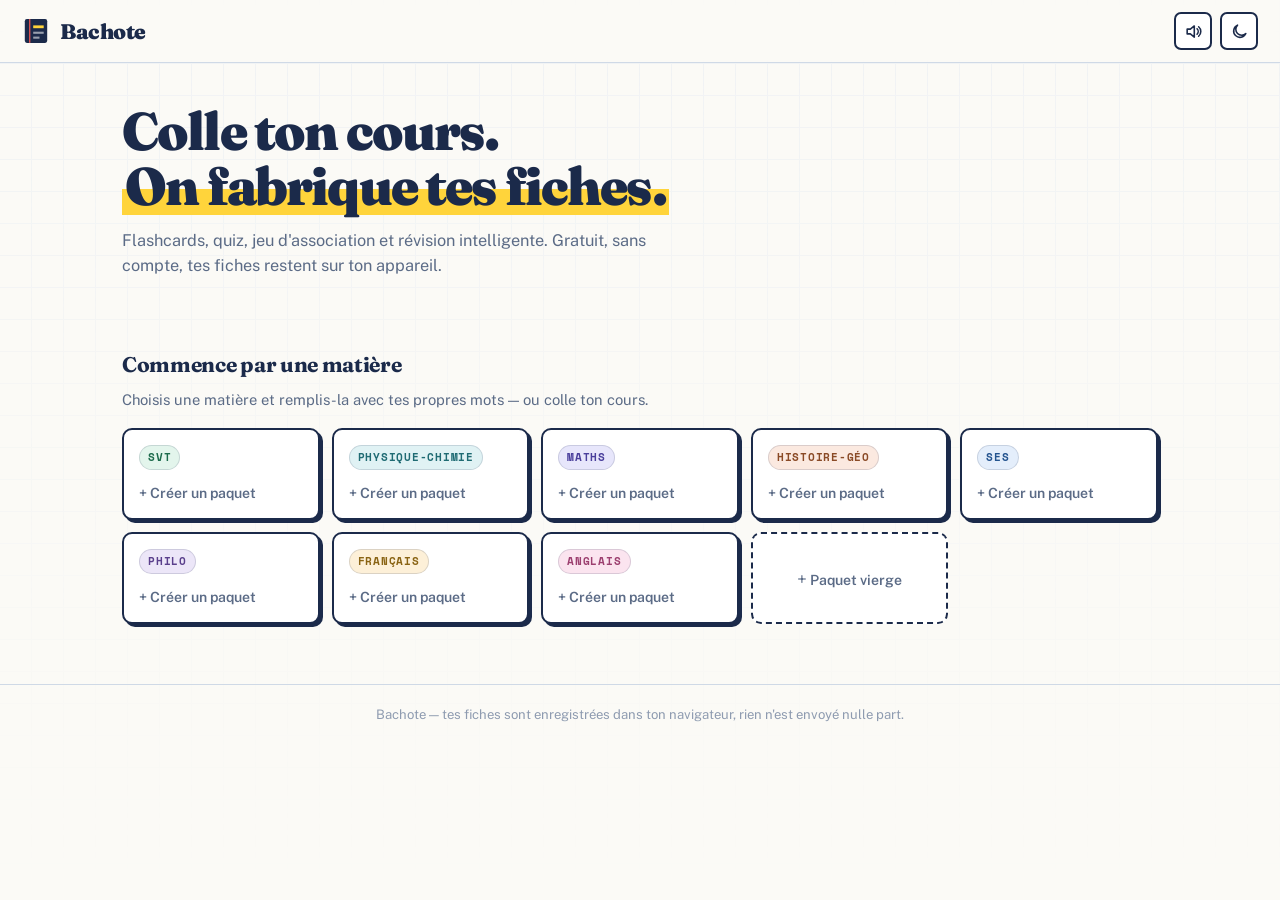
==== bachote/index.html @ 982b9ab1 "fix(bachote): suppression et partage marchent dans la page publiée Vrai bug : window.confirm() et wi" ====
<!DOCTYPE html>
<html lang="fr">
<head>
<meta charset="utf-8">
<meta name="viewport" content="width=device-width, initial-scale=1, viewport-fit=cover">
<title>Bachote — apprends tes définitions</title>
<meta name="description" content="Colle ton cours, Bachote fabrique tes fiches. Flashcards, quiz, jeu d'association et révision intelligente. Gratuit, sans compte.">
<meta name="theme-color" content="#1b2a4a">
<meta property="og:title" content="Bachote — apprends tes définitions">
<meta property="og:description" content="Colle ton cours, Bachote fabrique tes fiches. Flashcards, quiz et révision intelligente. Gratuit, sans compte.">
<meta property="og:type" content="website">
<link rel="icon" href="data:image/svg+xml,<svg xmlns='http://www.w3.org/2000/svg' viewBox='0 0 100 100'><rect width='100' height='100' rx='18' fill='%231b2a4a'/><rect x='22' y='20' width='56' height='60' rx='5' fill='%23fbfbf7'/><rect x='30' y='20' width='3' height='60' fill='%23d94f4f'/><rect x='40' y='34' width='28' height='5' fill='%23ffd43b'/><rect x='40' y='48' width='28' height='4' fill='%23c9d2e0'/><rect x='40' y='60' width='18' height='4' fill='%23c9d2e0'/></svg>">
<link rel="preconnect" href="https://fonts.googleapis.com">
<link rel="preconnect" href="https://fonts.gstatic.com" crossorigin>
<link href="https://fonts.googleapis.com/css2?family=Fraunces:opsz,wght@9..144,500;9..144,700;9..144,900&family=Public+Sans:wght@400;500;600;700&family=Space+Mono:wght@400;700&display=swap" rel="stylesheet">
<link rel="stylesheet" href="css/style.css">
</head>
<body>

<div class="paper-grid" aria-hidden="true"></div>

<header class="topbar">
  <a class="brand" href="#/" aria-label="Bachote, accueil">
    <span class="brand-mark" aria-hidden="true">
      <svg viewBox="0 0 40 40" width="28" height="28"><rect x="4" y="3" width="32" height="34" rx="3" fill="currentColor"/><rect x="10" y="3" width="2" height="34" fill="#d94f4f"/><rect x="16" y="12" width="15" height="4" fill="#ffd43b"/><rect x="16" y="21" width="15" height="3" fill="#fff" opacity=".55"/><rect x="16" y="28" width="9" height="3" fill="#fff" opacity=".55"/></svg>
    </span>
    <span class="brand-text">Bachote</span>
  </a>
  <div class="topbar-actions">
    <button class="icon-btn" id="soundBtn" type="button" aria-pressed="true" title="Activer / couper les sons"><span class="i-ic" id="soundIcon"></span></button>
    <button class="icon-btn" id="themeBtn" type="button" title="Thème clair / sombre"><span class="i-ic" id="themeIcon"></span></button>
  </div>
</header>

<main id="app">

  <!-- ══════════ ACCUEIL ══════════ -->
  <section class="screen" id="screen-home">
    <div class="wrap">

      <div class="hero">
        <h1 class="hero-title">Colle ton cours.<br><mark class="hl">On fabrique tes fiches.</mark></h1>
        <p class="hero-sub">Flashcards, quiz, jeu d'association et révision intelligente. Gratuit, sans compte, tes fiches restent sur ton appareil.</p>
      </div>

      <div class="due-card" id="dueCard" hidden>
        <div class="due-left">
          <span class="due-num" id="dueNum">0</span>
          <span class="due-label" id="dueLabel">carte à réviser</span>
        </div>
        <div class="due-right">
          <p class="due-hint">La révision intelligente te montre en priorité ce que tu es sur le point d'oublier.</p>
          <button class="btn btn-primary" id="dueStart" type="button">Lancer la révision</button>
        </div>
      </div>

      <div class="stats-strip" id="statsStrip"></div>

      <div class="sec-head" id="decksHead" hidden>
        <h2 class="sec-title">Tes paquets</h2>
        <button class="btn btn-ghost btn-sm" id="newDeckBtn" type="button">+ Nouveau paquet</button>
      </div>

      <div class="deck-grid" id="deckGrid"></div>

      <div class="sec-head">
        <h2 class="sec-title" id="subjectHead">Commence par une matière</h2>
      </div>
      <p class="sec-note" id="subjectNote">Choisis une matière et remplis-la avec tes propres mots — ou colle ton cours.</p>
      <div class="subject-grid" id="subjectGrid"></div>

    </div>
  </section>

  <!-- ══════════ PAQUET ══════════ -->
  <section class="screen" id="screen-deck" hidden>
    <div class="wrap">
      <button class="back-link" type="button" data-nav="#/">← Tous les paquets</button>

      <div class="deck-head">
        <div class="deck-head-main">
          <span class="tag" id="deckTag">Matière</span>
          <h1 class="deck-title" id="deckTitle">Paquet</h1>
          <p class="deck-meta" id="deckMeta">0 carte</p>
        </div>
        <div class="deck-head-actions">
          <button class="btn btn-ghost btn-sm" id="editDeckBtn" type="button">Modifier</button>
          <button class="btn btn-ghost btn-sm" id="shareDeckBtn" type="button">Partager</button>
          <button class="btn btn-ghost btn-sm btn-danger" id="delDeckBtn" type="button">Supprimer</button>
        </div>
      </div>

      <div class="progress-block">
        <div class="progress-bar"><span id="deckProgFill"></span></div>
        <p class="progress-legend" id="deckProgLegend"></p>
      </div>

      <h2 class="sec-title sec-title-tight">Comment veux-tu travailler ?</h2>
      <div class="mode-grid" id="modeGrid">
        <button class="mode-card mode-review" data-mode="review" type="button">
          <span class="mode-emoji"><svg class="i-mode" viewBox="0 0 24 24" aria-hidden="true"><path d="M20 12a8 8 0 1 1-2.3-5.6"/><path d="M20 4v4h-4"/><circle cx="12" cy="12" r="2.4" fill="currentColor" stroke="none"/></svg></span>
          <span class="mode-name">Révision intelligente</span>
          <span class="mode-desc">L'algorithme choisit quoi te montrer et quand. Le plus efficace.</span>
          <span class="mode-badge" id="modeReviewBadge"></span>
        </button>
        <button class="mode-card" data-mode="flash" type="button">
          <span class="mode-emoji"><svg class="i-mode" viewBox="0 0 24 24" aria-hidden="true"><rect x="6" y="7" width="14" height="11" rx="2"/><path d="M4 9v9a2 2 0 0 0 2 2h10"/><path d="M10 12.5h6"/></svg></span>
          <span class="mode-name">Flashcards</span>
          <span class="mode-desc">Tu retournes la carte, tu vérifies. Simple et rapide.</span>
        </button>
        <button class="mode-card" data-mode="match" type="button">
          <span class="mode-emoji"><svg class="i-mode" viewBox="0 0 24 24" aria-hidden="true"><circle cx="7" cy="8" r="2.6"/><circle cx="17" cy="16" r="2.6"/><path d="M9.4 9.3 14.6 14.7"/></svg></span>
          <span class="mode-name">Associer</span>
          <span class="mode-desc">Relie chaque mot à sa définition, le plus vite possible.</span>
        </button>
        <button class="mode-card" data-mode="mcq" type="button">
          <span class="mode-emoji"><svg class="i-mode" viewBox="0 0 24 24" aria-hidden="true"><rect x="4" y="4" width="16" height="16" rx="3"/><path d="M8 9.5h8M8 14.5h5"/><path d="M14.5 15.5l1.6 1.6 2.4-2.8" stroke="var(--green)"/></svg></span>
          <span class="mode-name">QCM</span>
          <span class="mode-desc">Quatre propositions, une bonne réponse.</span>
        </button>
        <button class="mode-card" data-mode="write" type="button">
          <span class="mode-emoji"><svg class="i-mode" viewBox="0 0 24 24" aria-hidden="true"><path d="M15.5 5.5 18.5 8.5"/><path d="M5 19l1-4L16.5 4.5a1.5 1.5 0 0 1 2.1 0l.9.9a1.5 1.5 0 0 1 0 2.1L9 18l-4 1Z"/></svg></span>
          <span class="mode-name">Écrire</span>
          <span class="mode-desc">Retrouve le mot à partir de la définition. Le plus exigeant.</span>
        </button>
      </div>

      <div class="sec-head">
        <h2 class="sec-title">Les cartes</h2>
        <span class="muted-count" id="cardCount"></span>
      </div>
      <ul class="card-list" id="cardList"></ul>
    </div>
  </section>

  <!-- ══════════ ÉDITEUR ══════════ -->
  <section class="screen" id="screen-edit" hidden>
    <div class="wrap wrap-narrow">
      <button class="back-link" type="button" id="editBack">← Annuler</button>
      <h1 class="edit-title" id="editHeading">Nouveau paquet</h1>

      <div class="field">
        <label class="lbl" for="deckNameInput">Nom du paquet</label>
        <input class="inp" id="deckNameInput" type="text" placeholder="ex. SVT — La cellule" maxlength="70" autocomplete="off">
      </div>

      <div class="field">
        <label class="lbl" for="deckSubjectInput">Matière</label>
        <div class="subject-row" id="subjectRow"></div>
        <input type="hidden" id="deckSubjectInput">
      </div>

      <details class="paste-box" id="pasteBox">
        <summary class="paste-summary">
          <span class="paste-title">⚡ Coller mon cours d'un coup</span>
          <span class="paste-hint">La façon la plus rapide de remplir un paquet</span>
        </summary>
        <div class="paste-body">
          <p class="paste-help">Colle tes lignes, une par carte. Bachote détecte tout seul le séparateur entre le mot et sa définition.</p>
          <textarea class="inp inp-area" id="pasteArea" rows="7" placeholder="mitose : division cellulaire qui produit deux cellules identiques&#10;méiose : division qui produit quatre cellules à n chromosomes&#10;chromosome — molécule d'ADN condensée portant les gènes"></textarea>
          <div class="paste-controls">
            <label class="lbl lbl-inline" for="sepSelect">Séparateur</label>
            <select class="inp inp-select" id="sepSelect">
              <option value="auto">Détection automatique</option>
              <option value="tab">Tabulation</option>
              <option value=":">Deux-points :</option>
              <option value="-">Tiret -</option>
              <option value="=">Égal =</option>
            </select>
            <button class="btn btn-primary btn-sm" id="pasteApply" type="button">Créer les cartes</button>
          </div>
          <p class="paste-preview" id="pastePreview"></p>
        </div>
      </details>

      <div class="sec-head">
        <h2 class="sec-title">Cartes</h2>
        <span class="muted-count" id="editCount"></span>
      </div>

      <ul class="edit-list" id="editList"></ul>
      <button class="btn btn-ghost btn-wide" id="addCardBtn" type="button">+ Ajouter une carte</button>

      <div class="edit-actions">
        <button class="btn btn-primary btn-wide" id="saveDeckBtn" type="button">Enregistrer le paquet</button>
      </div>
    </div>
  </section>

  <!-- ══════════ ÉTUDE ══════════ -->
  <section class="screen screen-study" id="screen-study" hidden>
    <div class="study-bar">
      <button class="icon-btn" id="quitStudy" type="button" title="Quitter">✕</button>
      <div class="study-prog"><span id="studyProgFill"></span></div>
      <span class="study-count" id="studyCount">0 / 0</span>
    </div>

    <div class="study-body">
      <!-- Flashcard / révision -->
      <div class="pane" id="pane-flash" hidden>
        <div class="flip" id="flip">
          <div class="flip-in" id="flipIn">
            <div class="flip-face flip-front">
              <span class="face-label">Terme</span>
              <p class="face-text" id="flashFront"></p>
              <span class="face-hint">Appuie sur la carte ou <kbd>Espace</kbd> pour retourner</span>
            </div>
            <div class="flip-face flip-back">
              <span class="face-label">Définition</span>
              <p class="face-text face-text-def" id="flashBack"></p>
            </div>
          </div>
        </div>
        <div class="grade-row" id="gradeRow" hidden>
          <button class="btn-grade g-again" data-q="1" type="button"><b>Encore</b><i>&lt; 1 min</i></button>
          <button class="btn-grade g-hard" data-q="3" type="button"><b>Difficile</b><i id="gHard"></i></button>
          <button class="btn-grade g-good" data-q="4" type="button"><b>Bien</b><i id="gGood"></i></button>
          <button class="btn-grade g-easy" data-q="5" type="button"><b>Facile</b><i id="gEasy"></i></button>
        </div>
        <div class="grade-row grade-row-simple" id="simpleRow" hidden>
          <button class="btn btn-ghost" id="flashPrev" type="button">← Précédent</button>
          <button class="btn btn-primary" id="flashNext" type="button">Suivant →</button>
        </div>
      </div>

      <!-- QCM -->
      <div class="pane" id="pane-mcq" hidden>
        <div class="prompt-card">
          <span class="face-label" id="mcqLabel">Quelle est la définition de</span>
          <p class="prompt-text" id="mcqPrompt"></p>
        </div>
        <div class="opt-grid" id="mcqOpts"></div>
      </div>

      <!-- Écrire -->
      <div class="pane" id="pane-write" hidden>
        <div class="prompt-card">
          <span class="face-label">Quel mot correspond à cette définition ?</span>
          <p class="prompt-text prompt-text-def" id="writePrompt"></p>
        </div>
        <form class="write-form" id="writeForm" autocomplete="off">
          <input class="inp inp-write" id="writeInput" type="text" placeholder="Écris le mot…" autocomplete="off" autocorrect="off" spellcheck="false">
          <button class="btn btn-primary" type="submit" id="writeSubmit">Valider</button>
        </form>
        <div class="write-feedback" id="writeFeedback" hidden></div>
        <button class="btn btn-ghost btn-sm" id="writeSkip" type="button">Je ne sais pas</button>
      </div>

      <!-- Associer -->
      <div class="pane pane-match" id="pane-match" hidden>
        <p class="match-help">Clique un mot, puis sa définition.</p>
        <div class="match-grid" id="matchGrid"></div>
      </div>
    </div>
  </section>

  <!-- ══════════ RÉSULTAT ══════════ -->
  <section class="screen" id="screen-result" hidden>
    <div class="wrap wrap-narrow">
      <div class="result-card">
        <span class="result-emoji" id="resultEmoji">🎉</span>
        <h1 class="result-title" id="resultTitle">Terminé !</h1>
        <p class="result-sub" id="resultSub"></p>
        <div class="result-stats" id="resultStats"></div>
        <div class="result-actions">
          <button class="btn btn-primary" id="againBtn" type="button">Recommencer</button>
          <button class="btn btn-ghost" id="backDeckBtn" type="button">Retour au paquet</button>
        </div>
        <div class="result-missed" id="resultMissed" hidden>
          <h2 class="sec-title sec-title-tight">À retravailler</h2>
          <ul class="missed-list" id="missedList"></ul>
        </div>
      </div>
    </div>
  </section>

</main>

<footer class="foot">
  <p>Bachote — tes fiches sont enregistrées dans ton navigateur, rien n'est envoyé nulle part.</p>
</footer>

<div class="toast" id="toast" hidden></div>

<div class="ctx-menu" id="ctxMenu" role="menu" hidden></div>

<div class="modal-overlay" id="modal" hidden></div>

<script src="js/store.js"></script>
<script src="js/sound.js"></script>
<script src="js/samples.js"></script>
<script src="js/app.js"></script>
</body>
</html>
---- bachote/css/style.css ----
/* ============================================================
   BACHOTE — feuille de style
   Identité : cahier d'école. Papier réglé, encre bleue, marge
   rouge, surligneur jaune. Bords nets, ombres portées dures.
   ============================================================ */

:root {
  --paper:      #fbfaf6;
  --paper-2:    #f3f1ea;
  --card:       #ffffff;
  --ink:        #1b2a4a;
  --ink-2:      #5b6b86;
  --ink-3:      #8e9bb0;
  --rule:       #cfd9e6;
  --rule-soft:  #e4eaf2;
  --red:        #d94f4f;
  --yellow:     #ffd43b;
  --yellow-2:   #ffe98a;
  --green:      #2f9e6e;
  --green-soft: #e3f5ec;
  --red-soft:   #fdeaea;
  --blue-soft:  #e8eefb;

  --bd:         2px solid var(--ink);
  --bd-thin:    1.5px solid var(--rule);
  --sh:         3px 3px 0 var(--ink);
  --sh-lg:      5px 5px 0 var(--ink);
  --r:          10px;
  --r-sm:       7px;

  --f-display: "Fraunces", Georgia, "Times New Roman", serif;
  --f-body:    "Public Sans", -apple-system, BlinkMacSystemFont, "Segoe UI", Roboto, sans-serif;
  --f-mono:    "Space Mono", ui-monospace, SFMono-Regular, Menlo, monospace;

  --maxw: 1080px;
  --gut: 22px;

  /* Tokens dépendants du thème : redéfinis en entier plus bas.
     Aucune couleur ne doit vivre UNIQUEMENT dans un bloc sombre. */
  --grid-op:    .55;
  --hl-bg:      var(--yellow);
  --btn-pri-bg: var(--ink);
  --btn-pri-fg: var(--paper);
  --btn-pri-bd: var(--ink);
  --sel-fg:     var(--ink);
  --prog-fill:  var(--ink);
  --tag-svt-bg: #e3f5ec;   --tag-svt-fg: #1d6b4c;
  --tag-hist-bg: #fbe9e0;  --tag-hist-fg: #8a4a26;
  --tag-philo-bg: #ece6f8; --tag-philo-fg: #5a3f8c;
  --tag-ses-bg: #e4eefb;   --tag-ses-fg: #24548f;
  --tag-lang-bg: #fdf0d8;  --tag-lang-fg: #8a6414;
  --tag-autre-bg: #eceff4; --tag-autre-fg: #4a5769;
  --tag-phys-bg: #e0f2f4;  --tag-phys-fg: #1f6b73;
  --tag-math-bg: #e7e6fb;  --tag-math-fg: #4a3f9c;
  --tag-angl-bg: #fbe4ef;  --tag-angl-fg: #9c3f6f;
  --gold:       #f2b01e;
}

/* Choix explicite du thème sombre (bouton de la barre du haut). */
:root[data-theme="dark"] {
  --paper:      #12161d;
  --paper-2:    #171c25;
  --card:       #1d2430;
  --ink:        #e9eef6;
  --ink-2:      #a3b0c4;
  --ink-3:      #78859a;
  --rule:       #2f3a4a;
  --rule-soft:  #232c39;
  --red:        #f07070;
  --yellow:     #ffd84d;
  --yellow-2:   #6b5a1e;
  --green:      #4fc394;
  --green-soft: #17342a;
  --red-soft:   #3a1f1f;
  --blue-soft:  #1e2a3f;
  --sh:         3px 3px 0 rgba(0,0,0,.55);
  --sh-lg:      5px 5px 0 rgba(0,0,0,.55);

  --grid-op:    .35;
  --hl-bg:      #6b5a1e;
  --btn-pri-bg: #ffd84d;
  --btn-pri-fg: #1a1a1a;
  --btn-pri-bd: #ffd84d;
  --sel-fg:     #1a1a1a;
  --prog-fill:  #ffd84d;
  --tag-svt-bg: #17342a;   --tag-svt-fg: #6fd7a8;
  --tag-hist-bg: #3a2318;  --tag-hist-fg: #e0a37a;
  --tag-philo-bg: #291f3d; --tag-philo-fg: #b49ce8;
  --tag-ses-bg: #1b2c44;   --tag-ses-fg: #86b4ec;
  --tag-lang-bg: #372c12;  --tag-lang-fg: #e5c168;
  --tag-autre-bg: #262d38; --tag-autre-fg: #aab6c6;
  --tag-phys-bg: #163037;  --tag-phys-fg: #6fd0da;
  --tag-math-bg: #232047;  --tag-math-fg: #9b93ec;
  --tag-angl-bg: #3a1f2e;  --tag-angl-fg: #e88bb5;
  --gold:       #f5c542;
}

/* Réglage « système » : rien n'est marqué sur la racine, seul le navigateur
   parle. Le :not() laisse un choix explicite « clair » gagner sur un OS sombre. */
@media (prefers-color-scheme: dark) {
  :root:not([data-theme="light"]) {
    --paper:      #12161d;
    --paper-2:    #171c25;
    --card:       #1d2430;
    --ink:        #e9eef6;
    --ink-2:      #a3b0c4;
    --ink-3:      #78859a;
    --rule:       #2f3a4a;
    --rule-soft:  #232c39;
    --red:        #f07070;
    --yellow:     #ffd84d;
    --yellow-2:   #6b5a1e;
    --green:      #4fc394;
    --green-soft: #17342a;
    --red-soft:   #3a1f1f;
    --blue-soft:  #1e2a3f;
    --sh:         3px 3px 0 rgba(0,0,0,.55);
    --sh-lg:      5px 5px 0 rgba(0,0,0,.55);

    --grid-op:    .35;
    --hl-bg:      #6b5a1e;
    --btn-pri-bg: #ffd84d;
    --btn-pri-fg: #1a1a1a;
    --btn-pri-bd: #ffd84d;
    --sel-fg:     #1a1a1a;
    --prog-fill:  #ffd84d;
    --tag-svt-bg: #17342a;   --tag-svt-fg: #6fd7a8;
    --tag-hist-bg: #3a2318;  --tag-hist-fg: #e0a37a;
    --tag-philo-bg: #291f3d; --tag-philo-fg: #b49ce8;
    --tag-ses-bg: #1b2c44;   --tag-ses-fg: #86b4ec;
    --tag-lang-bg: #372c12;  --tag-lang-fg: #e5c168;
    --tag-autre-bg: #262d38; --tag-autre-fg: #aab6c6;
    --tag-phys-bg: #163037;  --tag-phys-fg: #6fd0da;
    --tag-math-bg: #232047;  --tag-math-fg: #9b93ec;
    --tag-angl-bg: #3a1f2e;  --tag-angl-fg: #e88bb5;
  --tag-phys-bg: #163037;  --tag-phys-fg: #6fd0da;
  --tag-math-bg: #232047;  --tag-math-fg: #9b93ec;
  --tag-angl-bg: #3a1f2e;  --tag-angl-fg: #e88bb5;
  }
}

* { box-sizing: border-box; }
[hidden] { display: none !important; }

html { -webkit-text-size-adjust: 100%; }

body {
  margin: 0;
  min-height: 100vh;
  background: var(--paper);
  color: var(--ink);
  font-family: var(--f-body);
  font-size: 16px;
  line-height: 1.55;
  -webkit-font-smoothing: antialiased;
  overflow-x: hidden;
}

/* ── Fond papier réglé (façon cahier Seyès, très discret) ── */
.paper-grid {
  position: fixed; inset: 0; z-index: 0; pointer-events: none;
  background-image:
    repeating-linear-gradient(to bottom, transparent 0 31px, var(--rule-soft) 31px 32px),
    repeating-linear-gradient(to right, transparent 0 31px, var(--rule-soft) 31px 32px);
  opacity: var(--grid-op);
  mask-image: linear-gradient(to bottom, rgba(0,0,0,.9), rgba(0,0,0,.25) 60%, transparent);
  -webkit-mask-image: linear-gradient(to bottom, rgba(0,0,0,.9), rgba(0,0,0,.25) 60%, transparent);
}

/* ══════════════ Barre du haut ══════════════ */
.topbar {
  position: sticky; top: 0; z-index: 40;
  display: flex; align-items: center; justify-content: space-between;
  gap: 12px;
  padding: 12px var(--gut);
  background: color-mix(in srgb, var(--paper) 88%, transparent);
  backdrop-filter: blur(8px);
  border-bottom: var(--bd-thin);
}
.brand {
  display: inline-flex; align-items: center; gap: 10px;
  text-decoration: none; color: var(--ink);
}
.brand-mark { display: flex; color: var(--ink); }
.brand-text {
  font-family: var(--f-display);
  font-weight: 900; font-size: 1.32rem; letter-spacing: -.02em;
}
.topbar-actions { display: flex; gap: 8px; }

.icon-btn {
  width: 38px; height: 38px; flex: none;
  display: grid; place-items: center;
  font-size: 1rem; line-height: 1;
  background: var(--card); color: var(--ink);
  border: var(--bd); border-radius: var(--r-sm);
  cursor: pointer;
  transition: transform .12s, box-shadow .12s;
}
.i-ic { display: inline-flex; }
.i-ic svg { width: 19px; height: 19px; fill: none; stroke: currentColor; stroke-width: 2; stroke-linecap: round; stroke-linejoin: round; }
.icon-btn:hover { transform: translate(-1px,-1px); box-shadow: 2px 2px 0 var(--ink); }
.icon-btn:active { transform: translate(1px,1px); box-shadow: none; }

/* ══════════════ Mise en page ══════════════ */
main { position: relative; z-index: 1; }
.wrap {
  max-width: var(--maxw); margin: 0 auto;
  padding-inline: var(--gut);
  padding-block: 34px 60px;
}
.wrap-narrow { max-width: 720px; }

.sec-head {
  display: flex; align-items: baseline; justify-content: space-between;
  gap: 14px; flex-wrap: wrap;
  margin: 40px 0 16px;
}
.sec-title {
  font-family: var(--f-display);
  font-size: 1.32rem; font-weight: 700; letter-spacing: -.015em;
  margin: 0;
}
.sec-title-tight { margin: 34px 0 14px; }
.muted-count { font-family: var(--f-mono); font-size: .8rem; color: var(--ink-3); }

/* ══════════════ Hero ══════════════ */
.hero { max-width: 660px; margin-bottom: 30px; }
.hero-title {
  font-family: var(--f-display);
  font-size: clamp(2rem, 6.2vw, 3.3rem);
  font-weight: 900; line-height: 1.05; letter-spacing: -.035em;
  margin: 6px 0 14px;
}
.hl {
  background: linear-gradient(transparent 56%, var(--hl-bg) 56%, var(--hl-bg) 96%, transparent 96%);
  color: inherit; padding: 0 .06em;
}
.hero-sub {
  font-size: 1.02rem; color: var(--ink-2); margin: 0; max-width: 54ch;
}

/* ══════════════ Carte « à réviser » ══════════════ */
.due-card {
  display: flex; align-items: center; gap: 22px; flex-wrap: wrap;
  background: var(--card);
  border: var(--bd); border-radius: var(--r);
  box-shadow: var(--sh-lg);
  padding: 20px 22px;
  position: relative; overflow: hidden;
}
.due-card::before {
  content: ""; position: absolute; left: 0; top: 0; bottom: 0; width: 6px;
  background: var(--red);
}
.due-left {
  display: flex; flex-direction: column; align-items: center;
  padding-left: 8px; min-width: 96px;
}
.due-num {
  font-family: var(--f-display); font-weight: 900;
  font-size: 3.1rem; line-height: 1; letter-spacing: -.04em;
}
.due-label { font-size: .82rem; color: var(--ink-2); text-align: center; }
.due-right { flex: 1 1 260px; }
.due-hint { margin: 0 0 12px; font-size: .92rem; color: var(--ink-2); }

/* ══════════════ Bandeau de stats ══════════════ */
.stats-strip {
  display: grid; grid-template-columns: repeat(auto-fit, minmax(128px, 1fr));
  gap: 12px; margin-top: 22px;
}
.stat {
  background: var(--paper-2);
  border: var(--bd-thin); border-radius: var(--r-sm);
  padding: 12px 14px;
}
.stat b {
  display: block;
  font-family: var(--f-display); font-weight: 900;
  font-size: 1.5rem; line-height: 1.1; letter-spacing: -.03em;
}
.stat span { font-size: .78rem; color: var(--ink-2); }


/* ══════════════ Accueil vide : invitation ══════════════ */
.welcome {
  background: var(--card);
  border: var(--bd); border-radius: var(--r);
  box-shadow: var(--sh-lg);
  padding: 40px 30px; text-align: center;
  display: flex; flex-direction: column; align-items: center; gap: 12px;
}
.welcome-title {
  font-family: var(--f-display); font-weight: 900;
  font-size: clamp(1.5rem, 4vw, 2.1rem); letter-spacing: -.03em;
  margin: 0;
}
.welcome-sub { margin: 0; color: var(--ink-2); max-width: 46ch; }
.welcome .btn { margin-top: 8px; }

/* ══════════════ Grille de paquets ══════════════ */
.deck-grid {
  display: grid; gap: 16px;
  grid-template-columns: repeat(auto-fill, minmax(238px, 1fr));
}
.deck-card {
  position: relative; text-align: left;
  background: var(--card);
  border: var(--bd); border-radius: var(--r);
  box-shadow: var(--sh);
  padding: 17px 16px 15px;
  overflow: hidden;
  cursor: pointer; font: inherit; color: inherit;
  transition: transform .14s ease, box-shadow .14s ease;
  display: flex; flex-direction: column; gap: 9px;
  min-height: 152px;
}
.deck-card:nth-child(odd) { transform: rotate(-.25deg); }
.deck-card:nth-child(even) { transform: rotate(.2deg); }
.deck-card:hover, .deck-card:focus-visible {
  transform: rotate(0deg) translate(-2px,-2px);
  box-shadow: var(--sh-lg);
  outline: none;
}
.deck-name {
  font-family: var(--f-display); font-weight: 700;
  font-size: 1.08rem; line-height: 1.25; letter-spacing: -.015em;
  margin: 2px 0 0;
}
.deck-sub { font-size: .82rem; color: var(--ink-2); margin: 0; }
.deck-foot { margin-top: auto; display: flex; align-items: center; gap: 8px; }

.tag {
  display: inline-block; align-self: flex-start;
  font-family: var(--f-mono); font-size: .68rem; font-weight: 700;
  text-transform: uppercase; letter-spacing: .07em;
  padding: 3px 8px; border-radius: 999px;
  background: var(--blue-soft); color: var(--ink-2);
  border: 1px solid color-mix(in srgb, var(--ink) 15%, transparent);
}
.tag-svt   { background: var(--tag-svt-bg);   color: var(--tag-svt-fg); }
.tag-hist  { background: var(--tag-hist-bg);  color: var(--tag-hist-fg); }
.tag-philo { background: var(--tag-philo-bg); color: var(--tag-philo-fg); }
.tag-ses   { background: var(--tag-ses-bg);   color: var(--tag-ses-fg); }
.tag-lang  { background: var(--tag-lang-bg);  color: var(--tag-lang-fg); }
.tag-autre { background: var(--tag-autre-bg); color: var(--tag-autre-fg); }
.tag-phys  { background: var(--tag-phys-bg);  color: var(--tag-phys-fg); }
.tag-math  { background: var(--tag-math-bg);  color: var(--tag-math-fg); }
.tag-angl  { background: var(--tag-angl-bg);  color: var(--tag-angl-fg); }

.deck-add {
  display: grid; place-content: center; gap: 6px; text-align: center;
  background: transparent;
  border: 2px dashed var(--rule); border-radius: var(--r);
  color: var(--ink-2); font: inherit; cursor: pointer;
  min-height: 152px; padding: 18px;
  transition: border-color .14s, color .14s, background .14s;
}
.deck-add:hover { border-color: var(--ink); color: var(--ink); background: var(--paper-2); }
.deck-add b { font-family: var(--f-display); font-size: 1.5rem; font-weight: 900; display: block; }



/* ══════════════ Mini-barre de progression ══════════════ */
.mini-bar {
  flex: 1; height: 7px; border-radius: 99px;
  background: var(--rule-soft); border: 1px solid var(--rule);
  overflow: hidden;
}
.mini-bar span { display: block; height: 100%; background: var(--green); }
.mini-num { font-family: var(--f-mono); font-size: .72rem; color: var(--ink-3); }

/* ══════════════ Boutons ══════════════ */
.btn {
  display: inline-flex; align-items: center; justify-content: center; gap: 8px;
  font: inherit; font-weight: 700;
  padding: 11px 18px; border-radius: var(--r-sm);
  border: var(--bd); cursor: pointer;
  background: var(--card); color: var(--ink);
  box-shadow: var(--sh);
  transition: transform .11s, box-shadow .11s, background .14s;
  text-decoration: none;
}
.btn:hover { transform: translate(-1.5px,-1.5px); box-shadow: var(--sh-lg); }
.btn:active { transform: translate(2px,2px); box-shadow: none; }
.btn-primary { background: var(--btn-pri-bg); color: var(--btn-pri-fg); border-color: var(--btn-pri-bd); }
.btn-ghost { background: transparent; box-shadow: none; border-color: var(--rule); }
.btn-ghost:hover { border-color: var(--ink); box-shadow: 2px 2px 0 var(--ink); }
.btn-sm { padding: 7px 13px; font-size: .86rem; }
.btn-wide { width: 100%; }
.btn-danger { color: var(--red); }
.btn-danger:hover { border-color: var(--red); box-shadow: 2px 2px 0 var(--red); }
.btn:disabled { opacity: .45; cursor: not-allowed; transform: none; box-shadow: var(--sh); }

.back-link {
  background: none; border: none; font: inherit; color: var(--ink-2);
  cursor: pointer; padding: 4px 0; margin-bottom: 14px;
  font-size: .9rem;
}
.back-link:hover { color: var(--ink); text-decoration: underline; }

/* ══════════════ En-tête de paquet ══════════════ */
.deck-head {
  display: flex; justify-content: space-between; align-items: flex-start;
  gap: 18px; flex-wrap: wrap; margin-bottom: 18px;
}
.deck-head-main { flex: 1 1 280px; }
.deck-title {
  font-family: var(--f-display); font-weight: 900;
  font-size: clamp(1.7rem, 4.4vw, 2.5rem); line-height: 1.08; letter-spacing: -.03em;
  margin: 10px 0 6px;
}
.deck-meta { margin: 0; color: var(--ink-2); font-size: .92rem; }
.deck-head-actions { display: flex; gap: 8px; flex-wrap: wrap; }

.progress-block { margin: 6px 0 4px; }
.progress-bar {
  height: 12px; border-radius: 99px; overflow: hidden;
  background: var(--rule-soft); border: var(--bd-thin);
}
.progress-bar span { display: block; height: 100%; width: 0; background: var(--green); transition: width .4s ease; }
.progress-legend { margin: 8px 0 0; font-size: .84rem; color: var(--ink-2); }

/* ══════════════ Choix du mode ══════════════ */
.mode-grid {
  display: grid; gap: 14px;
  grid-template-columns: repeat(auto-fill, minmax(212px, 1fr));
}
.mode-card {
  position: relative; text-align: left;
  display: flex; flex-direction: column; gap: 6px;
  background: var(--card); color: inherit; font: inherit;
  border: var(--bd); border-radius: var(--r);
  box-shadow: var(--sh);
  padding: 16px; cursor: pointer;
  transition: transform .13s, box-shadow .13s;
}
.mode-card:hover { transform: translate(-2px,-2px); box-shadow: var(--sh-lg); }
.mode-card:active { transform: translate(1px,1px); box-shadow: none; }
.mode-emoji {
  width: 42px; height: 42px; border-radius: 10px;
  display: grid; place-items: center;
  background: var(--blue-soft); color: var(--ink);
  border: 1.5px solid color-mix(in srgb, var(--ink) 14%, transparent);
}
.mode-emoji .i-mode { width: 23px; height: 23px; fill: none; stroke: currentColor; stroke-width: 1.9; stroke-linecap: round; stroke-linejoin: round; }
.mode-review .mode-emoji { background: var(--card); }
.mode-name { font-family: var(--f-display); font-weight: 700; font-size: 1.02rem; }
.mode-desc { font-size: .84rem; color: var(--ink-2); line-height: 1.4; }
.mode-review { background: linear-gradient(135deg, var(--blue-soft), var(--card) 62%); }
.mode-badge {
  position: absolute; top: -9px; right: 12px;
  font-family: var(--f-mono); font-size: .68rem; font-weight: 700;
  background: var(--red); color: #fff;
  padding: 2px 9px; border-radius: 99px; border: 1.5px solid var(--ink);
}
.mode-badge:empty { display: none; }

/* ══════════════ Liste de cartes ══════════════ */
.card-list, .edit-list, .missed-list { list-style: none; margin: 0; padding: 0; }
.card-list li {
  display: flex; gap: 14px; align-items: flex-start;
  padding: 13px 14px;
  border: var(--bd-thin); border-radius: var(--r-sm);
  background: var(--card);
  margin-bottom: 8px;
  border-left: 4px solid var(--rule);
}
.card-list li[data-level="new"]  { border-left-color: var(--rule); }
.card-list li[data-level="learn"]{ border-left-color: var(--yellow); }
.card-list li[data-level="ok"]   { border-left-color: var(--green); }
.cl-term { font-weight: 700; flex: 0 0 min(34%, 210px); }
.cl-def { color: var(--ink-2); font-size: .93rem; flex: 1; }

/* ══════════════ Formulaire / éditeur ══════════════ */
.edit-title {
  font-family: var(--f-display); font-weight: 900;
  font-size: clamp(1.6rem, 4.6vw, 2.2rem); letter-spacing: -.03em;
  margin: 6px 0 22px;
}
.field { margin-bottom: 20px; }
.lbl {
  display: block; font-weight: 700; font-size: .86rem;
  margin-bottom: 7px; color: var(--ink);
}
.lbl-inline { display: inline-block; margin: 0 8px 0 0; }
.inp {
  width: 100%; font: inherit; color: var(--ink);
  background: var(--card);
  border: var(--bd); border-radius: var(--r-sm);
  padding: 11px 13px;
}
.inp:focus { outline: 3px solid color-mix(in srgb, var(--yellow) 70%, transparent); outline-offset: 1px; }
.inp-area { resize: vertical; min-height: 130px; font-family: var(--f-mono); font-size: .88rem; line-height: 1.6; }
.inp-select { width: auto; padding: 8px 11px; }

.subject-row { display: flex; flex-wrap: wrap; gap: 8px; }
.subj-pill {
  font: inherit; font-size: .84rem; font-weight: 600;
  padding: 7px 13px; border-radius: 99px;
  border: var(--bd-thin); background: var(--card); color: var(--ink-2);
  cursor: pointer;
}
.subj-pill[aria-pressed="true"] {
  background: var(--btn-pri-bg); color: var(--btn-pri-fg); border-color: var(--btn-pri-bd);
}

.paste-box {
  border: 2px dashed var(--ink); border-radius: var(--r);
  background: var(--paper-2);
  padding: 0; margin-bottom: 24px; overflow: hidden;
}
.paste-summary { padding: 15px 17px; cursor: pointer; list-style: none; }
.paste-summary::-webkit-details-marker { display: none; }
.paste-summary::after { content: "▾"; float: right; color: var(--ink-2); }
.paste-box[open] .paste-summary::after { content: "▴"; }
.paste-title { display: block; font-family: var(--f-display); font-weight: 700; font-size: 1.04rem; }
.paste-hint { display: block; font-size: .83rem; color: var(--ink-2); }
.paste-body { padding: 0 17px 17px; }
.paste-help { font-size: .87rem; color: var(--ink-2); margin: 0 0 10px; }
.paste-controls { display: flex; align-items: center; gap: 10px; flex-wrap: wrap; margin-top: 11px; }
.paste-preview { font-size: .84rem; color: var(--ink-2); margin: 11px 0 0; min-height: 1.2em; }
.paste-preview.ok { color: var(--green); font-weight: 600; }
.paste-preview.warn { color: var(--red); font-weight: 600; }

.edit-list li {
  display: grid; grid-template-columns: 1fr 1.5fr auto; gap: 9px;
  align-items: start; margin-bottom: 9px;
}
.edit-list .inp { padding: 9px 11px; font-size: .93rem; }
.row-del {
  width: 38px; height: 38px; flex: none;
  border: var(--bd-thin); border-radius: var(--r-sm);
  background: var(--card); color: var(--ink-3);
  cursor: pointer; font-size: 1rem; line-height: 1;
}
.row-del:hover { color: var(--red); border-color: var(--red); }
.edit-actions { margin-top: 26px; }

/* ══════════════ Écran d'étude ══════════════ */
.screen-study {
  min-height: calc(100vh - 63px);
  display: flex; flex-direction: column;
}
.study-bar {
  display: flex; align-items: center; gap: 14px;
  padding: 12px var(--gut);
  max-width: var(--maxw); margin: 0 auto; width: 100%;
}
.study-prog {
  flex: 1; height: 10px; border-radius: 99px;
  background: var(--rule-soft); border: var(--bd-thin); overflow: hidden;
}
.study-prog span { display: block; height: 100%; width: 0; background: var(--prog-fill); transition: width .3s ease; }
.study-count { font-family: var(--f-mono); font-size: .84rem; color: var(--ink-2); min-width: 62px; text-align: right; }

.study-body {
  flex: 1; display: flex; align-items: flex-start; justify-content: center;
  padding: min(5vh, 46px) var(--gut) 48px;
}
.pane { width: 100%; max-width: 640px; }
.pane-match { max-width: 900px; }

/* ── Flashcard ── */
.flip { perspective: 1400px; cursor: pointer; margin-bottom: 20px; }
.flip-in {
  position: relative;
  transform-style: preserve-3d;
  transition: transform .5s cubic-bezier(.4,.05,.2,1);
  min-height: 322px;
}
.flip.flipped .flip-in { transform: rotateX(180deg); }
.flip-face {
  position: absolute; inset: 0;
  backface-visibility: hidden; -webkit-backface-visibility: hidden;
  display: flex; flex-direction: column; align-items: center; justify-content: center;
  gap: 12px; text-align: center;
  padding: 30px 26px;
  background: var(--card);
  border: var(--bd); border-radius: var(--r);
  box-shadow: var(--sh-lg);
}
.flip-front { position: relative; }
.flip-back { transform: rotateX(180deg); background: var(--paper-2); }
.face-label {
  font-family: var(--f-mono); font-size: .68rem; font-weight: 700;
  text-transform: uppercase; letter-spacing: .12em; color: var(--ink-3);
}
.face-text {
  font-family: var(--f-display); font-weight: 700;
  font-size: clamp(1.4rem, 4.6vw, 2.1rem); line-height: 1.22; letter-spacing: -.02em;
  margin: 0;
}
.face-text-def {
  font-family: var(--f-body); font-weight: 400;
  font-size: clamp(1rem, 2.7vw, 1.16rem); line-height: 1.55; letter-spacing: 0;
}
.face-hint { font-size: .78rem; color: var(--ink-3); }

.grade-row { display: grid; grid-template-columns: repeat(4, 1fr); gap: 8px; }
.grade-row-simple { grid-template-columns: 1fr 1fr; }
.btn-grade {
  display: flex; flex-direction: column; align-items: center; gap: 2px;
  font: inherit; padding: 11px 6px;
  border: var(--bd); border-radius: var(--r-sm);
  background: var(--card); color: var(--ink);
  box-shadow: var(--sh); cursor: pointer;
  transition: transform .1s, box-shadow .1s;
}
.btn-grade:hover { transform: translate(-1.5px,-1.5px); box-shadow: var(--sh-lg); }
.btn-grade:active { transform: translate(2px,2px); box-shadow: none; }
.btn-grade b { font-size: .9rem; }
.btn-grade i { font-style: normal; font-family: var(--f-mono); font-size: .68rem; color: var(--ink-3); }
.g-again { background: var(--red-soft); }
.g-hard  { background: var(--paper-2); }
.g-good  { background: var(--blue-soft); }
.g-easy  { background: var(--green-soft); }

/* ── QCM / Écrire ── */
.prompt-card {
  background: var(--card);
  border: var(--bd); border-radius: var(--r);
  box-shadow: var(--sh-lg);
  padding: 26px 24px; text-align: center;
  margin-bottom: 20px;
  display: flex; flex-direction: column; gap: 10px; align-items: center;
}
.prompt-text {
  font-family: var(--f-display); font-weight: 700;
  font-size: clamp(1.35rem, 4.4vw, 2rem); line-height: 1.2; letter-spacing: -.02em;
  margin: 0;
}
.prompt-text-def {
  font-family: var(--f-body); font-weight: 400;
  font-size: clamp(1rem, 2.7vw, 1.14rem); line-height: 1.55; letter-spacing: 0;
}

.opt-grid { display: grid; gap: 10px; }
.opt {
  position: relative; text-align: left; font: inherit;
  padding: 14px 16px 14px 46px;
  background: var(--card); color: var(--ink);
  border: var(--bd); border-radius: var(--r-sm);
  box-shadow: var(--sh); cursor: pointer;
  transition: transform .1s, box-shadow .1s, background .2s;
  line-height: 1.45;
}
.opt::before {
  content: attr(data-key);
  position: absolute; left: 13px; top: 50%; transform: translateY(-50%);
  width: 23px; height: 23px; display: grid; place-items: center;
  font-family: var(--f-mono); font-size: .75rem; font-weight: 700;
  border: var(--bd-thin); border-radius: 5px;
  color: var(--ink-3);
}
.opt:hover:not(:disabled) { transform: translate(-1.5px,-1.5px); box-shadow: var(--sh-lg); }
.opt:disabled { cursor: default; }
.opt.good { background: var(--green-soft); border-color: var(--green); box-shadow: 3px 3px 0 var(--green); }
.opt.bad  { background: var(--red-soft); border-color: var(--red); box-shadow: 3px 3px 0 var(--red); }
.opt.dim  { opacity: .45; }

.write-form { display: flex; gap: 10px; }
.inp-write { font-size: 1.08rem; padding: 13px 15px; }
.write-feedback {
  margin-top: 14px; padding: 13px 15px;
  border-radius: var(--r-sm); border: var(--bd-thin);
  font-size: .95rem;
}
.write-feedback.good { background: var(--green-soft); border-color: var(--green); }
.write-feedback.bad { background: var(--red-soft); border-color: var(--red); }
.write-feedback b { font-family: var(--f-display); }
#writeSkip { margin-top: 14px; }

/* ── Associer ── */
.match-help { text-align: center; color: var(--ink-2); font-size: .9rem; margin: 0 0 16px; }
.match-grid {
  display: grid; gap: 10px;
  grid-template-columns: repeat(auto-fill, minmax(178px, 1fr));
}
.mtile {
  font: inherit; text-align: left; line-height: 1.38;
  padding: 13px 14px; min-height: 84px;
  background: var(--card); color: var(--ink);
  border: var(--bd); border-radius: var(--r-sm);
  box-shadow: var(--sh); cursor: pointer;
  transition: transform .1s, box-shadow .1s, opacity .3s, background .2s;
  display: flex; align-items: center;
}
.mtile.term { font-weight: 700; font-family: var(--f-display); }
.mtile.def { font-size: .88rem; color: var(--ink-2); }
.mtile:hover:not(:disabled) { transform: translate(-1.5px,-1.5px); box-shadow: var(--sh-lg); }
.mtile.sel { background: var(--yellow); color: var(--sel-fg); border-color: var(--ink); box-shadow: none; transform: translate(2px,2px); }
.mtile.gone { opacity: 0; pointer-events: none; transform: scale(.9); }
.mtile.wrong { animation: shake .34s; background: var(--red-soft); border-color: var(--red); }
@keyframes shake {
  0%,100% { transform: translateX(0); }
  22% { transform: translateX(-6px); }
  55% { transform: translateX(6px); }
  80% { transform: translateX(-3px); }
}

/* ══════════════ Résultat ══════════════ */
.result-card {
  background: var(--card);
  border: var(--bd); border-radius: var(--r);
  box-shadow: var(--sh-lg);
  padding: 34px 26px; text-align: center;
}
.result-emoji { font-size: 3rem; display: block; line-height: 1; }
.result-title {
  font-family: var(--f-display); font-weight: 900;
  font-size: clamp(1.7rem, 5vw, 2.4rem); letter-spacing: -.03em;
  margin: 14px 0 8px;
}
.result-sub { color: var(--ink-2); margin: 0 0 22px; }
.result-stats {
  display: grid; grid-template-columns: repeat(auto-fit, minmax(110px, 1fr));
  gap: 12px; margin-bottom: 24px;
}
.result-actions { display: flex; gap: 10px; justify-content: center; flex-wrap: wrap; }
.result-missed { margin-top: 30px; text-align: left; }
.missed-list li {
  padding: 11px 13px; border: var(--bd-thin); border-radius: var(--r-sm);
  border-left: 4px solid var(--red); margin-bottom: 8px;
  background: var(--paper-2);
}
.missed-list b { display: block; font-family: var(--f-display); }
.missed-list span { font-size: .88rem; color: var(--ink-2); }

/* ══════════════ Toast ══════════════ */
.toast {
  position: fixed; left: 50%; bottom: 26px; transform: translateX(-50%) translateY(14px);
  z-index: 90; max-width: min(460px, calc(100vw - 32px));
  background: var(--ink); color: var(--paper);
  border-radius: var(--r-sm); padding: 12px 18px;
  font-weight: 600; font-size: .92rem;
  box-shadow: 0 6px 24px rgba(0,0,0,.28);
  opacity: 0; transition: opacity .22s, transform .22s;
}
.toast.show { opacity: 1; transform: translateX(-50%) translateY(0); }

/* ══════════════ Pied de page ══════════════ */
.foot {
  position: relative; z-index: 1;
  border-top: var(--bd-thin);
  padding: 20px var(--gut) 34px;
  text-align: center;
}
.foot p { margin: 0; font-size: .82rem; color: var(--ink-3); }

kbd {
  font-family: var(--f-mono); font-size: .76em;
  border: 1px solid var(--rule); border-bottom-width: 2px;
  border-radius: 4px; padding: 1px 5px; background: var(--paper-2);
}

:focus-visible { outline: 3px solid color-mix(in srgb, var(--yellow) 75%, transparent); outline-offset: 2px; }

/* ══════════════ Mobile ══════════════ */
@media (max-width: 620px) {
  :root { --gut: 16px; }
  .wrap { padding-block: 24px 44px; }
  .due-card { padding: 16px; gap: 14px; }
  .due-left { flex-direction: row; align-items: baseline; gap: 10px; min-width: 0; padding-left: 4px; }
  .due-num { font-size: 2.3rem; }
  .grade-row { grid-template-columns: repeat(2, 1fr); }
  .edit-list li { grid-template-columns: 1fr auto; }
  .edit-list li .inp:first-child { grid-column: 1 / -1; }
  .deck-head-actions { width: 100%; }
  .flip-in { min-height: 244px; }
  .match-grid { grid-template-columns: 1fr 1fr; }
  .mtile { min-height: 76px; font-size: .9rem; padding: 10px 11px; }
  .mtile.def { font-size: .8rem; }
  .card-list li { flex-direction: column; gap: 4px; }
  .cl-term { flex: none; }
  .write-form { flex-direction: column; }
}

@media (prefers-reduced-motion: reduce) {
  *, *::before, *::after {
    animation-duration: .01ms !important;
    transition-duration: .01ms !important;
  }
  .flip-in { transition: none; }
}

/* ══════════════ Note de section ══════════════ */
.sec-note { margin: -8px 0 16px; color: var(--ink-2); font-size: .92rem; max-width: 60ch; }

/* ══════════════ Tuiles de matières (points de départ) ══════════════ */
.subject-grid {
  display: grid; gap: 12px;
  grid-template-columns: repeat(auto-fill, minmax(184px, 1fr));
}
.subject-tile {
  display: flex; flex-direction: column; gap: 12px; align-items: flex-start;
  text-align: left; font: inherit; color: inherit; cursor: pointer;
  background: var(--card);
  border: var(--bd); border-radius: var(--r);
  box-shadow: var(--sh);
  padding: 15px 15px 13px;
  transition: transform .13s, box-shadow .13s;
  min-height: 92px; justify-content: space-between;
}
.subject-tile:hover { transform: translate(-2px,-2px); box-shadow: var(--sh-lg); }
.subject-tile:active { transform: translate(1px,1px); box-shadow: none; }
.subject-plus { font-weight: 600; font-size: .88rem; color: var(--ink-2); }
.subject-blank {
  border-style: dashed; box-shadow: none; align-items: center; justify-content: center;
  color: var(--ink-2);
}
.subject-blank:hover { border-style: solid; color: var(--ink); }
.subject-blank .subject-plus b { font-family: var(--f-display); font-size: 1.1rem; }

/* ══════════════ Carte de paquet : bouton ⋯ et étoile favori ══════════════ */
.deck-card { padding-top: 15px; }
.card-menu {
  position: absolute; top: 8px; right: 8px; z-index: 2;
  width: 30px; height: 30px; display: grid; place-items: center;
  border: none; border-radius: 7px; cursor: pointer;
  background: transparent; color: var(--ink-3);
  transition: background .15s, color .15s;
}
.card-menu svg { fill: currentColor; }
.card-menu:hover { background: var(--paper-2); color: var(--ink); }
.fav-star {
  position: absolute; top: 10px; right: 42px;
  display: inline-flex; line-height: 0;
}
.deck-card.is-fav { border-color: var(--gold); }

/* ══════════════ Menu contextuel ══════════════ */
.ctx-menu {
  position: fixed; z-index: 95; min-width: 194px;
  background: var(--card);
  border: var(--bd); border-radius: var(--r-sm);
  box-shadow: var(--sh-lg);
  padding: 6px; display: flex; flex-direction: column; gap: 2px;
}
.ctx-item {
  display: flex; align-items: center; gap: 11px;
  font: inherit; font-weight: 600; font-size: .92rem;
  text-align: left; width: 100%;
  padding: 10px 11px; border: none; border-radius: 6px;
  background: transparent; color: var(--ink); cursor: pointer;
}
.ctx-item svg { width: 18px; height: 18px; flex: none; fill: none; stroke: currentColor; stroke-width: 1.9; stroke-linecap: round; stroke-linejoin: round; }
.ctx-item:hover { background: var(--paper-2); }
.ctx-item.ctx-danger { color: var(--red); }
.ctx-item.ctx-danger:hover { background: var(--red-soft); }

/* ══════════════ Fenêtre modale (confirmation, partage) ══════════════ */
.modal-overlay {
  position: fixed; inset: 0; z-index: 100;
  display: grid; place-items: center;
  padding: 20px;
  background: color-mix(in srgb, var(--ink) 45%, transparent);
  backdrop-filter: blur(2px);
  animation: modalIn .16s ease;
}
@keyframes modalIn { from { opacity: 0; } to { opacity: 1; } }
.modal-card {
  width: 100%; max-width: 420px;
  background: var(--card);
  border: var(--bd); border-radius: var(--r);
  box-shadow: var(--sh-lg);
  padding: 22px 22px 18px;
}
.modal-title {
  font-family: var(--f-display); font-weight: 800;
  font-size: 1.25rem; letter-spacing: -.02em; margin: 0 0 8px;
}
.modal-msg { margin: 0 0 16px; color: var(--ink-2); line-height: 1.5; }
.modal-card .inp { margin-bottom: 4px; font-size: .9rem; }
.modal-actions { display: flex; gap: 10px; justify-content: flex-end; margin-top: 16px; }
.btn-confirm-danger { background: var(--red); color: #fff; border-color: var(--red); }
[data-theme="dark"] .btn-confirm-danger { color: #1a1a1a; }
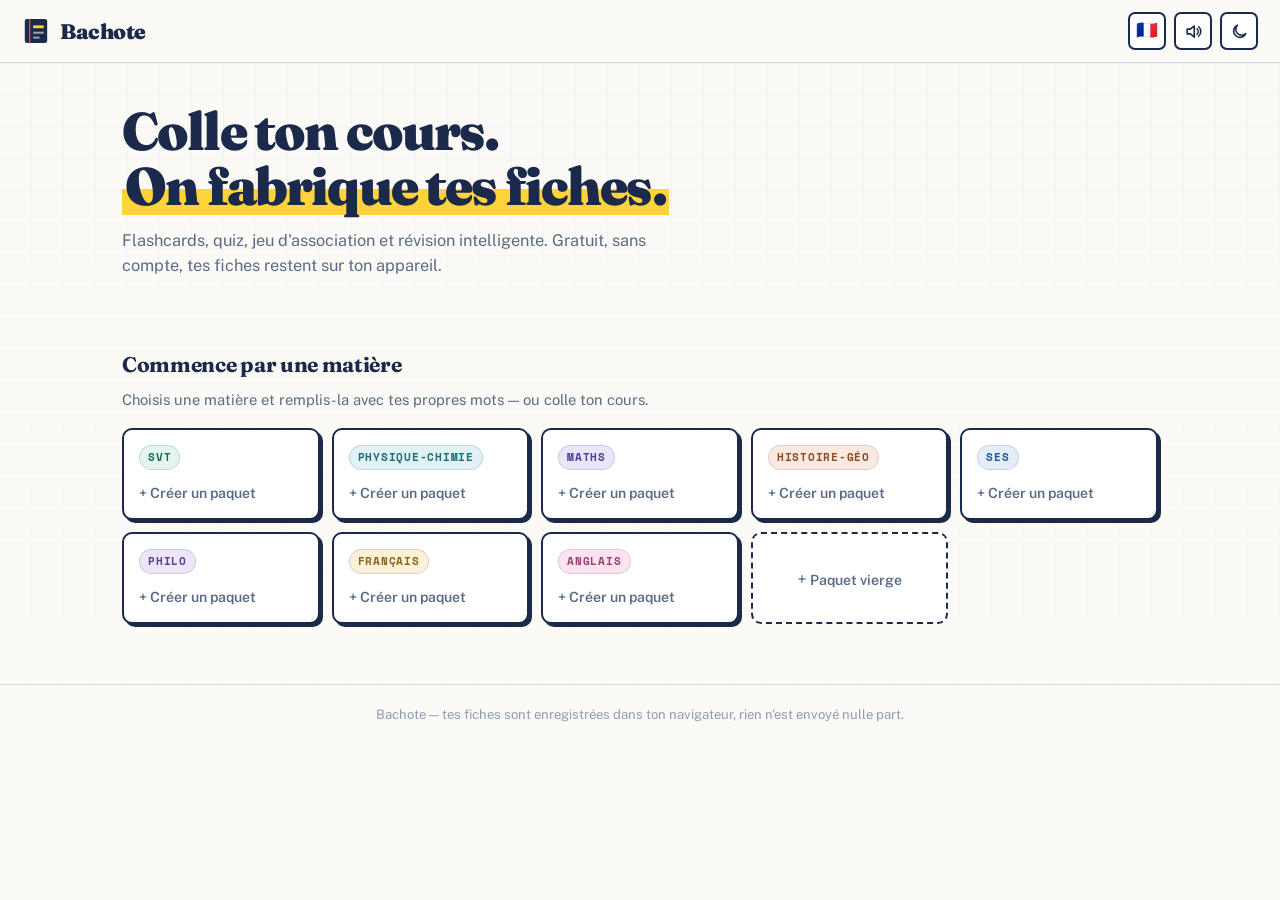
==== commit 48dcf5fd: "feat(bachote): site en 7 langues (fr, en, es, it, de, zh, ru) Comme GéoQuest : l'INTERFACE est tradu" ====
--- a/bachote/index.html
+++ b/bachote/index.html
@@ -27,8 +27,12 @@
     <span class="brand-text">Bachote</span>
   </a>
   <div class="topbar-actions">
-    <button class="icon-btn" id="soundBtn" type="button" aria-pressed="true" title="Activer / couper les sons"><span class="i-ic" id="soundIcon"></span></button>
-    <button class="icon-btn" id="themeBtn" type="button" title="Thème clair / sombre"><span class="i-ic" id="themeIcon"></span></button>
+    <div class="lang-wrap">
+      <button class="icon-btn lang-btn" id="langBtn" type="button" aria-haspopup="true" aria-expanded="false" data-i18n-title="lang_toggle"><span class="lang-flag" id="langFlag">🇫🇷</span></button>
+      <div class="lang-menu" id="langMenu" role="menu" hidden></div>
+    </div>
+    <button class="icon-btn" id="soundBtn" type="button" aria-pressed="true" data-i18n-title="sound_toggle"><span class="i-ic" id="soundIcon"></span></button>
+    <button class="icon-btn" id="themeBtn" type="button" data-i18n-title="theme_toggle"><span class="i-ic" id="themeIcon"></span></button>
   </div>
 </header>
 
@@ -39,8 +43,8 @@
     <div class="wrap">
 
       <div class="hero">
-        <h1 class="hero-title">Colle ton cours.<br><mark class="hl">On fabrique tes fiches.</mark></h1>
-        <p class="hero-sub">Flashcards, quiz, jeu d'association et révision intelligente. Gratuit, sans compte, tes fiches restent sur ton appareil.</p>
+        <h1 class="hero-title"><span data-i18n="hero_l1">Colle ton cours.</span><br><mark class="hl" data-i18n="hero_l2">On fabrique tes fiches.</mark></h1>
+        <p class="hero-sub" data-i18n="hero_sub">Flashcards, quiz, jeu d'association et révision intelligente. Gratuit, sans compte, tes fiches restent sur ton appareil.</p>
       </div>
 
       <div class="due-card" id="dueCard" hidden>
@@ -49,16 +53,16 @@
           <span class="due-label" id="dueLabel">carte à réviser</span>
         </div>
         <div class="due-right">
-          <p class="due-hint">La révision intelligente te montre en priorité ce que tu es sur le point d'oublier.</p>
-          <button class="btn btn-primary" id="dueStart" type="button">Lancer la révision</button>
+          <p class="due-hint" data-i18n="due_hint">La révision intelligente te montre en priorité ce que tu es sur le point d'oublier.</p>
+          <button class="btn btn-primary" id="dueStart" type="button" data-i18n="due_start">Lancer la révision</button>
         </div>
       </div>
 
       <div class="stats-strip" id="statsStrip"></div>
 
       <div class="sec-head" id="decksHead" hidden>
-        <h2 class="sec-title">Tes paquets</h2>
-        <button class="btn btn-ghost btn-sm" id="newDeckBtn" type="button">+ Nouveau paquet</button>
+        <h2 class="sec-title" data-i18n="decks_title">Tes paquets</h2>
+        <button class="btn btn-ghost btn-sm" id="newDeckBtn" type="button" data-i18n="new_deck">+ Nouveau paquet</button>
       </div>
 
       <div class="deck-grid" id="deckGrid"></div>
@@ -66,7 +70,7 @@
       <div class="sec-head">
         <h2 class="sec-title" id="subjectHead">Commence par une matière</h2>
       </div>
-      <p class="sec-note" id="subjectNote">Choisis une matière et remplis-la avec tes propres mots — ou colle ton cours.</p>
+      <p class="sec-note" id="subjectNote" data-i18n="subject_note">Choisis une matière et remplis-la avec tes propres mots — ou colle ton cours.</p>
       <div class="subject-grid" id="subjectGrid"></div>
 
     </div>
@@ -75,7 +79,7 @@
   <!-- ══════════ PAQUET ══════════ -->
   <section class="screen" id="screen-deck" hidden>
     <div class="wrap">
-      <button class="back-link" type="button" data-nav="#/">← Tous les paquets</button>
+      <button class="back-link" type="button" data-nav="#/" data-i18n="back_all">← Tous les paquets</button>
 
       <div class="deck-head">
         <div class="deck-head-main">
@@ -84,9 +88,9 @@
           <p class="deck-meta" id="deckMeta">0 carte</p>
         </div>
         <div class="deck-head-actions">
-          <button class="btn btn-ghost btn-sm" id="editDeckBtn" type="button">Modifier</button>
-          <button class="btn btn-ghost btn-sm" id="shareDeckBtn" type="button">Partager</button>
-          <button class="btn btn-ghost btn-sm btn-danger" id="delDeckBtn" type="button">Supprimer</button>
+          <button class="btn btn-ghost btn-sm" id="editDeckBtn" type="button" data-i18n="edit">Modifier</button>
+          <button class="btn btn-ghost btn-sm" id="shareDeckBtn" type="button" data-i18n="share">Partager</button>
+          <button class="btn btn-ghost btn-sm btn-danger" id="delDeckBtn" type="button" data-i18n="delete">Supprimer</button>
         </div>
       </div>
 
@@ -95,38 +99,38 @@
         <p class="progress-legend" id="deckProgLegend"></p>
       </div>
 
-      <h2 class="sec-title sec-title-tight">Comment veux-tu travailler ?</h2>
+      <h2 class="sec-title sec-title-tight" data-i18n="how_work">Comment veux-tu travailler ?</h2>
       <div class="mode-grid" id="modeGrid">
         <button class="mode-card mode-review" data-mode="review" type="button">
           <span class="mode-emoji"><svg class="i-mode" viewBox="0 0 24 24" aria-hidden="true"><path d="M20 12a8 8 0 1 1-2.3-5.6"/><path d="M20 4v4h-4"/><circle cx="12" cy="12" r="2.4" fill="currentColor" stroke="none"/></svg></span>
-          <span class="mode-name">Révision intelligente</span>
-          <span class="mode-desc">L'algorithme choisit quoi te montrer et quand. Le plus efficace.</span>
+          <span class="mode-name" data-i18n="mode_review_name">Révision intelligente</span>
+          <span class="mode-desc" data-i18n="mode_review_desc">L'algorithme choisit quoi te montrer et quand. Le plus efficace.</span>
           <span class="mode-badge" id="modeReviewBadge"></span>
         </button>
         <button class="mode-card" data-mode="flash" type="button">
           <span class="mode-emoji"><svg class="i-mode" viewBox="0 0 24 24" aria-hidden="true"><rect x="6" y="7" width="14" height="11" rx="2"/><path d="M4 9v9a2 2 0 0 0 2 2h10"/><path d="M10 12.5h6"/></svg></span>
-          <span class="mode-name">Flashcards</span>
-          <span class="mode-desc">Tu retournes la carte, tu vérifies. Simple et rapide.</span>
+          <span class="mode-name" data-i18n="mode_flash_name">Flashcards</span>
+          <span class="mode-desc" data-i18n="mode_flash_desc">Tu retournes la carte, tu vérifies. Simple et rapide.</span>
         </button>
         <button class="mode-card" data-mode="match" type="button">
           <span class="mode-emoji"><svg class="i-mode" viewBox="0 0 24 24" aria-hidden="true"><circle cx="7" cy="8" r="2.6"/><circle cx="17" cy="16" r="2.6"/><path d="M9.4 9.3 14.6 14.7"/></svg></span>
-          <span class="mode-name">Associer</span>
-          <span class="mode-desc">Relie chaque mot à sa définition, le plus vite possible.</span>
+          <span class="mode-name" data-i18n="mode_match_name">Associer</span>
+          <span class="mode-desc" data-i18n="mode_match_desc">Relie chaque mot à sa définition, le plus vite possible.</span>
         </button>
         <button class="mode-card" data-mode="mcq" type="button">
           <span class="mode-emoji"><svg class="i-mode" viewBox="0 0 24 24" aria-hidden="true"><rect x="4" y="4" width="16" height="16" rx="3"/><path d="M8 9.5h8M8 14.5h5"/><path d="M14.5 15.5l1.6 1.6 2.4-2.8" stroke="var(--green)"/></svg></span>
-          <span class="mode-name">QCM</span>
-          <span class="mode-desc">Quatre propositions, une bonne réponse.</span>
+          <span class="mode-name" data-i18n="mode_mcq_name">QCM</span>
+          <span class="mode-desc" data-i18n="mode_mcq_desc">Quatre propositions, une bonne réponse.</span>
         </button>
         <button class="mode-card" data-mode="write" type="button">
           <span class="mode-emoji"><svg class="i-mode" viewBox="0 0 24 24" aria-hidden="true"><path d="M15.5 5.5 18.5 8.5"/><path d="M5 19l1-4L16.5 4.5a1.5 1.5 0 0 1 2.1 0l.9.9a1.5 1.5 0 0 1 0 2.1L9 18l-4 1Z"/></svg></span>
-          <span class="mode-name">Écrire</span>
-          <span class="mode-desc">Retrouve le mot à partir de la définition. Le plus exigeant.</span>
+          <span class="mode-name" data-i18n="mode_write_name">Écrire</span>
+          <span class="mode-desc" data-i18n="mode_write_desc">Retrouve le mot à partir de la définition. Le plus exigeant.</span>
         </button>
       </div>
 
       <div class="sec-head">
-        <h2 class="sec-title">Les cartes</h2>
+        <h2 class="sec-title" data-i18n="cards_title">Les cartes</h2>
         <span class="muted-count" id="cardCount"></span>
       </div>
       <ul class="card-list" id="cardList"></ul>
@@ -136,53 +140,53 @@
   <!-- ══════════ ÉDITEUR ══════════ -->
   <section class="screen" id="screen-edit" hidden>
     <div class="wrap wrap-narrow">
-      <button class="back-link" type="button" id="editBack">← Annuler</button>
+      <button class="back-link" type="button" id="editBack" data-i18n="editor_cancel">← Annuler</button>
       <h1 class="edit-title" id="editHeading">Nouveau paquet</h1>
 
       <div class="field">
-        <label class="lbl" for="deckNameInput">Nom du paquet</label>
-        <input class="inp" id="deckNameInput" type="text" placeholder="ex. SVT — La cellule" maxlength="70" autocomplete="off">
+        <label class="lbl" for="deckNameInput" data-i18n="deck_name_label">Nom du paquet</label>
+        <input class="inp" id="deckNameInput" type="text" placeholder="ex. SVT — La cellule" data-i18n-ph="deck_name_ph" maxlength="70" autocomplete="off">
       </div>
 
       <div class="field">
-        <label class="lbl" for="deckSubjectInput">Matière</label>
+        <label class="lbl" for="deckSubjectInput" data-i18n="subject_label">Matière</label>
         <div class="subject-row" id="subjectRow"></div>
         <input type="hidden" id="deckSubjectInput">
       </div>
 
       <details class="paste-box" id="pasteBox">
         <summary class="paste-summary">
-          <span class="paste-title">⚡ Coller mon cours d'un coup</span>
-          <span class="paste-hint">La façon la plus rapide de remplir un paquet</span>
+          <span class="paste-title" data-i18n="paste_title">⚡ Coller mon cours d'un coup</span>
+          <span class="paste-hint" data-i18n="paste_hint">La façon la plus rapide de remplir un paquet</span>
         </summary>
         <div class="paste-body">
-          <p class="paste-help">Colle tes lignes, une par carte. Bachote détecte tout seul le séparateur entre le mot et sa définition.</p>
+          <p class="paste-help" data-i18n="paste_help">Colle tes lignes, une par carte. Bachote détecte tout seul le séparateur entre le mot et sa définition.</p>
           <textarea class="inp inp-area" id="pasteArea" rows="7" placeholder="mitose : division cellulaire qui produit deux cellules identiques&#10;méiose : division qui produit quatre cellules à n chromosomes&#10;chromosome — molécule d'ADN condensée portant les gènes"></textarea>
           <div class="paste-controls">
-            <label class="lbl lbl-inline" for="sepSelect">Séparateur</label>
+            <label class="lbl lbl-inline" for="sepSelect" data-i18n="sep_label">Séparateur</label>
             <select class="inp inp-select" id="sepSelect">
-              <option value="auto">Détection automatique</option>
-              <option value="tab">Tabulation</option>
-              <option value=":">Deux-points :</option>
-              <option value="-">Tiret -</option>
-              <option value="=">Égal =</option>
+              <option value="auto" data-i18n="sep_auto">Détection automatique</option>
+              <option value="tab" data-i18n="sep_tab">Tabulation</option>
+              <option value=":" data-i18n="sep_colon">Deux-points :</option>
+              <option value="-" data-i18n="sep_dash">Tiret -</option>
+              <option value="=" data-i18n="sep_eq">Égal =</option>
             </select>
-            <button class="btn btn-primary btn-sm" id="pasteApply" type="button">Créer les cartes</button>
+            <button class="btn btn-primary btn-sm" id="pasteApply" type="button" data-i18n="paste_apply">Créer les cartes</button>
           </div>
           <p class="paste-preview" id="pastePreview"></p>
         </div>
       </details>
 
       <div class="sec-head">
-        <h2 class="sec-title">Cartes</h2>
+        <h2 class="sec-title" data-i18n="cards_edit_title">Cartes</h2>
         <span class="muted-count" id="editCount"></span>
       </div>
 
       <ul class="edit-list" id="editList"></ul>
-      <button class="btn btn-ghost btn-wide" id="addCardBtn" type="button">+ Ajouter une carte</button>
+      <button class="btn btn-ghost btn-wide" id="addCardBtn" type="button" data-i18n="add_card">+ Ajouter une carte</button>
 
       <div class="edit-actions">
-        <button class="btn btn-primary btn-wide" id="saveDeckBtn" type="button">Enregistrer le paquet</button>
+        <button class="btn btn-primary btn-wide" id="saveDeckBtn" type="button" data-i18n="save_deck">Enregistrer le paquet</button>
       </div>
     </div>
   </section>
@@ -190,7 +194,7 @@
   <!-- ══════════ ÉTUDE ══════════ -->
   <section class="screen screen-study" id="screen-study" hidden>
     <div class="study-bar">
-      <button class="icon-btn" id="quitStudy" type="button" title="Quitter">✕</button>
+      <button class="icon-btn" id="quitStudy" type="button" data-i18n-title="quit">✕</button>
       <div class="study-prog"><span id="studyProgFill"></span></div>
       <span class="study-count" id="studyCount">0 / 0</span>
     </div>
@@ -201,32 +205,32 @@
         <div class="flip" id="flip">
           <div class="flip-in" id="flipIn">
             <div class="flip-face flip-front">
-              <span class="face-label">Terme</span>
+              <span class="face-label" data-i18n="face_term">Terme</span>
               <p class="face-text" id="flashFront"></p>
-              <span class="face-hint">Appuie sur la carte ou <kbd>Espace</kbd> pour retourner</span>
+              <span class="face-hint"><span data-i18n="flip_hint_a">Appuie sur la carte ou </span><kbd data-i18n="flip_kbd">Espace</kbd><span data-i18n="flip_hint_b"> pour retourner</span></span>
             </div>
             <div class="flip-face flip-back">
-              <span class="face-label">Définition</span>
+              <span class="face-label" data-i18n="face_def">Définition</span>
               <p class="face-text face-text-def" id="flashBack"></p>
             </div>
           </div>
         </div>
         <div class="grade-row" id="gradeRow" hidden>
-          <button class="btn-grade g-again" data-q="1" type="button"><b>Encore</b><i>&lt; 1 min</i></button>
-          <button class="btn-grade g-hard" data-q="3" type="button"><b>Difficile</b><i id="gHard"></i></button>
-          <button class="btn-grade g-good" data-q="4" type="button"><b>Bien</b><i id="gGood"></i></button>
-          <button class="btn-grade g-easy" data-q="5" type="button"><b>Facile</b><i id="gEasy"></i></button>
+          <button class="btn-grade g-again" data-q="1" type="button"><b data-i18n="g_again">Encore</b><i data-i18n="iv_min">&lt; 1 min</i></button>
+          <button class="btn-grade g-hard" data-q="3" type="button"><b data-i18n="g_hard">Difficile</b><i id="gHard"></i></button>
+          <button class="btn-grade g-good" data-q="4" type="button"><b data-i18n="g_good">Bien</b><i id="gGood"></i></button>
+          <button class="btn-grade g-easy" data-q="5" type="button"><b data-i18n="g_easy">Facile</b><i id="gEasy"></i></button>
         </div>
         <div class="grade-row grade-row-simple" id="simpleRow" hidden>
-          <button class="btn btn-ghost" id="flashPrev" type="button">← Précédent</button>
-          <button class="btn btn-primary" id="flashNext" type="button">Suivant →</button>
+          <button class="btn btn-ghost" id="flashPrev" type="button" data-i18n="prev">← Précédent</button>
+          <button class="btn btn-primary" id="flashNext" type="button" data-i18n="next">Suivant →</button>
         </div>
       </div>
 
       <!-- QCM -->
       <div class="pane" id="pane-mcq" hidden>
         <div class="prompt-card">
-          <span class="face-label" id="mcqLabel">Quelle est la définition de</span>
+          <span class="face-label" id="mcqLabel" data-i18n="mcq_label">Quelle est la définition de</span>
           <p class="prompt-text" id="mcqPrompt"></p>
         </div>
         <div class="opt-grid" id="mcqOpts"></div>
@@ -235,20 +239,20 @@
       <!-- Écrire -->
       <div class="pane" id="pane-write" hidden>
         <div class="prompt-card">
-          <span class="face-label">Quel mot correspond à cette définition ?</span>
+          <span class="face-label" data-i18n="write_q">Quel mot correspond à cette définition ?</span>
           <p class="prompt-text prompt-text-def" id="writePrompt"></p>
         </div>
         <form class="write-form" id="writeForm" autocomplete="off">
-          <input class="inp inp-write" id="writeInput" type="text" placeholder="Écris le mot…" autocomplete="off" autocorrect="off" spellcheck="false">
-          <button class="btn btn-primary" type="submit" id="writeSubmit">Valider</button>
+          <input class="inp inp-write" id="writeInput" type="text" placeholder="Écris le mot…" data-i18n-ph="write_ph" autocomplete="off" autocorrect="off" spellcheck="false">
+          <button class="btn btn-primary" type="submit" id="writeSubmit" data-i18n="validate">Valider</button>
         </form>
         <div class="write-feedback" id="writeFeedback" hidden></div>
-        <button class="btn btn-ghost btn-sm" id="writeSkip" type="button">Je ne sais pas</button>
+        <button class="btn btn-ghost btn-sm" id="writeSkip" type="button" data-i18n="dont_know">Je ne sais pas</button>
       </div>
 
       <!-- Associer -->
       <div class="pane pane-match" id="pane-match" hidden>
-        <p class="match-help">Clique un mot, puis sa définition.</p>
+        <p class="match-help" data-i18n="match_help">Clique un mot, puis sa définition.</p>
         <div class="match-grid" id="matchGrid"></div>
       </div>
     </div>
@@ -263,11 +267,11 @@
         <p class="result-sub" id="resultSub"></p>
         <div class="result-stats" id="resultStats"></div>
         <div class="result-actions">
-          <button class="btn btn-primary" id="againBtn" type="button">Recommencer</button>
-          <button class="btn btn-ghost" id="backDeckBtn" type="button">Retour au paquet</button>
+          <button class="btn btn-primary" id="againBtn" type="button" data-i18n="again">Recommencer</button>
+          <button class="btn btn-ghost" id="backDeckBtn" type="button" data-i18n="back_deck">Retour au paquet</button>
         </div>
         <div class="result-missed" id="resultMissed" hidden>
-          <h2 class="sec-title sec-title-tight">À retravailler</h2>
+          <h2 class="sec-title sec-title-tight" data-i18n="to_review_title">À retravailler</h2>
           <ul class="missed-list" id="missedList"></ul>
         </div>
       </div>
@@ -277,7 +281,7 @@
 </main>
 
 <footer class="foot">
-  <p>Bachote — tes fiches sont enregistrées dans ton navigateur, rien n'est envoyé nulle part.</p>
+  <p data-i18n="foot">Bachote — tes fiches sont enregistrées dans ton navigateur, rien n'est envoyé nulle part.</p>
 </footer>
 
 <div class="toast" id="toast" hidden></div>
@@ -286,6 +290,7 @@
 
 <div class="modal-overlay" id="modal" hidden></div>
 
+<script src="js/i18n.js"></script>
 <script src="js/store.js"></script>
 <script src="js/sound.js"></script>
 <script src="js/samples.js"></script>
--- a/bachote/css/style.css
+++ b/bachote/css/style.css
@@ -876,3 +876,26 @@
 .modal-actions { display: flex; gap: 10px; justify-content: flex-end; margin-top: 16px; }
 .btn-confirm-danger { background: var(--red); color: #fff; border-color: var(--red); }
 [data-theme="dark"] .btn-confirm-danger { color: #1a1a1a; }
+
+/* ══════════════ Sélecteur de langue ══════════════ */
+.lang-wrap { position: relative; }
+.lang-btn { font-size: 1.1rem; }
+.lang-flag { line-height: 1; }
+.lang-menu {
+  position: absolute; top: calc(100% + 8px); right: 0; z-index: 60;
+  min-width: 168px;
+  background: var(--card);
+  border: var(--bd); border-radius: var(--r-sm);
+  box-shadow: var(--sh-lg);
+  padding: 6px; display: flex; flex-direction: column; gap: 2px;
+}
+.lang-opt {
+  display: flex; align-items: center; gap: 10px;
+  font: inherit; font-weight: 600; font-size: .92rem;
+  text-align: left; width: 100%;
+  padding: 9px 11px; border: none; border-radius: 6px;
+  background: transparent; color: var(--ink); cursor: pointer;
+}
+.lang-opt .lang-flag { font-size: 1.15rem; }
+.lang-opt:hover { background: var(--paper-2); }
+.lang-opt[aria-current="true"] { background: var(--blue-soft); }
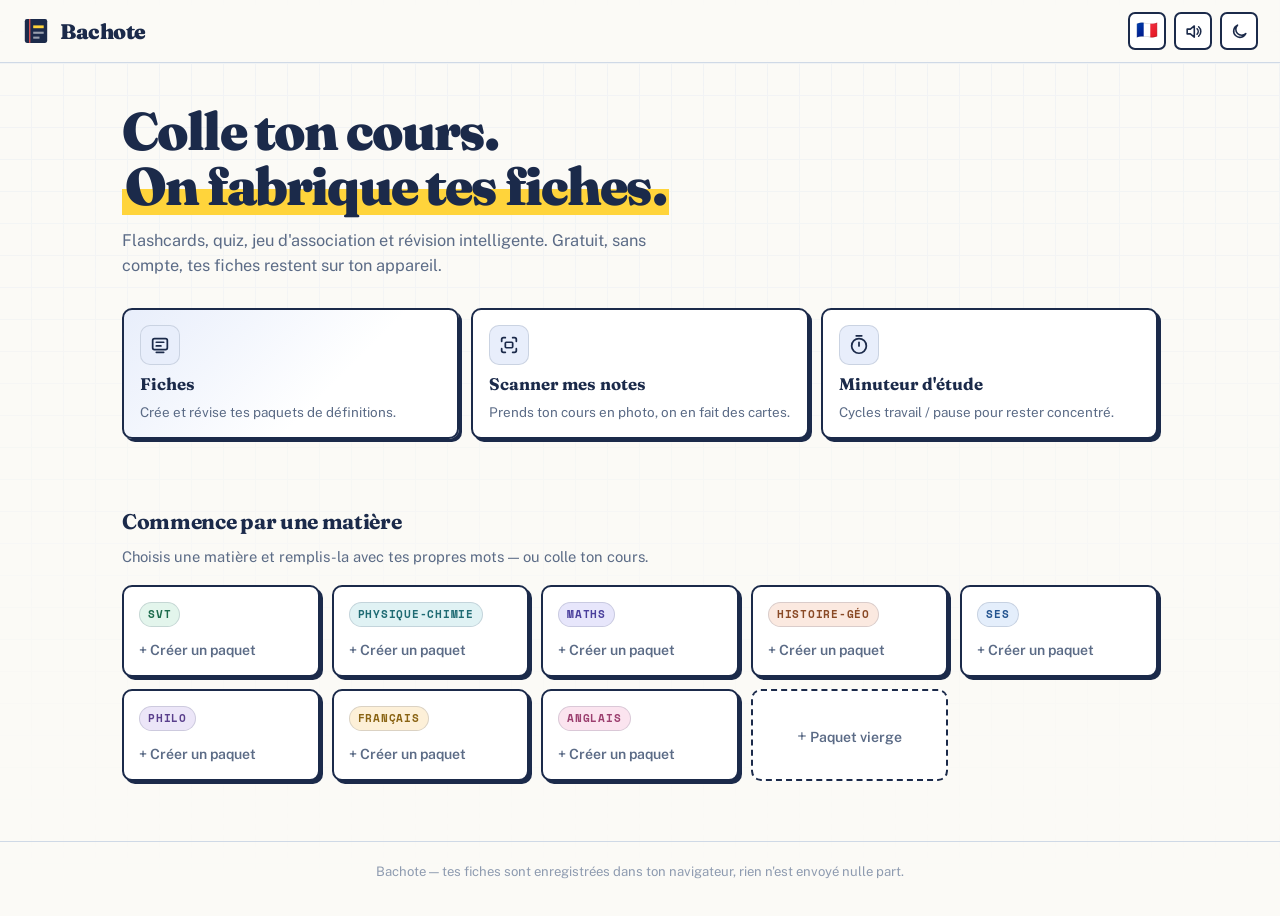
==== commit 426a48c4: "feat: Bachote devient une suite d'outils d'étude (scan de notes + minuteur) Le site ne fait plus que" ====
--- a/bachote/index.html
+++ b/bachote/index.html
@@ -47,6 +47,24 @@
         <p class="hero-sub" data-i18n="hero_sub">Flashcards, quiz, jeu d'association et révision intelligente. Gratuit, sans compte, tes fiches restent sur ton appareil.</p>
       </div>
 
+      <div class="tools-row" id="toolsRow">
+        <button class="tool-tile tool-active" id="toolCards" type="button">
+          <span class="tool-ic"><svg viewBox="0 0 24 24" aria-hidden="true"><rect x="4" y="5" width="16" height="12" rx="2"/><path d="M8 20h8"/><path d="M8 9h8M8 13h5"/></svg></span>
+          <span class="tool-name" data-i18n="tool_cards_name">Fiches</span>
+          <span class="tool-desc" data-i18n="tool_cards_desc">Crée et révise tes paquets de définitions.</span>
+        </button>
+        <button class="tool-tile" id="toolScan" type="button">
+          <span class="tool-ic"><svg viewBox="0 0 24 24" aria-hidden="true"><path d="M4 8V6a2 2 0 0 1 2-2h2M16 4h2a2 2 0 0 1 2 2v2M20 16v2a2 2 0 0 1-2 2h-2M8 20H6a2 2 0 0 1-2-2v-2"/><rect x="8" y="9" width="8" height="6" rx="1"/></svg></span>
+          <span class="tool-name" data-i18n="tool_scan_name">Scanner mes notes</span>
+          <span class="tool-desc" data-i18n="tool_scan_desc">Prends ton cours en photo, on en fait des cartes.</span>
+        </button>
+        <button class="tool-tile" id="toolTimer" type="button">
+          <span class="tool-ic"><svg viewBox="0 0 24 24" aria-hidden="true"><circle cx="12" cy="13" r="8"/><path d="M12 13V9M9 2h6"/></svg></span>
+          <span class="tool-name" data-i18n="tool_timer_name">Minuteur d'étude</span>
+          <span class="tool-desc" data-i18n="tool_timer_desc">Cycles travail / pause pour rester concentré.</span>
+        </button>
+      </div>
+
       <div class="due-card" id="dueCard" hidden>
         <div class="due-left">
           <span class="due-num" id="dueNum">0</span>
@@ -60,12 +78,35 @@
 
       <div class="stats-strip" id="statsStrip"></div>
 
+      <div class="prog-card" id="progCard" hidden>
+        <div class="prog-level">
+          <div class="prog-level-top">
+            <span class="prog-level-badge"><span data-i18n="level_word">Niveau</span>&nbsp;<b id="levelNum">1</b></span>
+            <span class="prog-xp-text" id="xpText"></span>
+          </div>
+          <div class="prog-xp-bar"><span id="xpFill"></span></div>
+        </div>
+        <button class="prog-goal" id="goalBtn" type="button" title="Objectif du jour">
+          <svg class="goal-ring" viewBox="0 0 72 72" aria-hidden="true">
+            <circle class="goal-ring-bg" cx="36" cy="36" r="30"></circle>
+            <circle class="goal-ring-arc" id="goalArc" cx="36" cy="36" r="30"></circle>
+          </svg>
+          <span class="goal-center" id="goalCenter">0/20</span>
+          <span class="goal-label" data-i18n="daily_goal">Objectif du jour</span>
+        </button>
+      </div>
+
       <div class="sec-head" id="decksHead" hidden>
         <h2 class="sec-title" data-i18n="decks_title">Tes paquets</h2>
         <button class="btn btn-ghost btn-sm" id="newDeckBtn" type="button" data-i18n="new_deck">+ Nouveau paquet</button>
       </div>
 
       <div class="deck-grid" id="deckGrid"></div>
+
+      <div class="badges-block" id="badgesBlock" hidden>
+        <h2 class="sec-title sec-title-tight" data-i18n="badges_title">Badges</h2>
+        <div class="badges-strip" id="badgesStrip"></div>
+      </div>
 
       <div class="sec-head">
         <h2 class="sec-title" id="subjectHead">Commence par une matière</h2>
@@ -126,6 +167,16 @@
           <span class="mode-emoji"><svg class="i-mode" viewBox="0 0 24 24" aria-hidden="true"><path d="M15.5 5.5 18.5 8.5"/><path d="M5 19l1-4L16.5 4.5a1.5 1.5 0 0 1 2.1 0l.9.9a1.5 1.5 0 0 1 0 2.1L9 18l-4 1Z"/></svg></span>
           <span class="mode-name" data-i18n="mode_write_name">Écrire</span>
           <span class="mode-desc" data-i18n="mode_write_desc">Retrouve le mot à partir de la définition. Le plus exigeant.</span>
+        </button>
+        <button class="mode-card" data-mode="truefalse" type="button">
+          <span class="mode-emoji"><svg class="i-mode" viewBox="0 0 24 24" aria-hidden="true"><path d="M4 8h9M4 8l2.5-2.5M4 8l2.5 2.5"/><path d="M20 16h-9M20 16l-2.5-2.5M20 16l-2.5 2.5"/></svg></span>
+          <span class="mode-name" data-i18n="mode_tf_name">Vrai ou faux</span>
+          <span class="mode-desc" data-i18n="mode_tf_desc">La définition correspond-elle au mot ? Réponds le plus vite possible.</span>
+        </button>
+        <button class="mode-card" data-mode="sheet" type="button">
+          <span class="mode-emoji"><svg class="i-mode" viewBox="0 0 24 24" aria-hidden="true"><rect x="5" y="3" width="14" height="18" rx="2"/><path d="M8 8h8M8 12h8M8 16h5"/></svg></span>
+          <span class="mode-name" data-i18n="mode_sheet_name">Fiche</span>
+          <span class="mode-desc" data-i18n="mode_sheet_desc">Lis tout d'un coup, comme une fiche de révision. Masque les définitions pour t'interroger.</span>
         </button>
       </div>
 
@@ -177,6 +228,25 @@
         </div>
       </details>
 
+      <details class="paste-box scan-box" id="scanBox">
+        <summary class="paste-summary">
+          <span class="paste-title" data-i18n="scan_title">📷 Scanner / importer une photo</span>
+          <span class="paste-hint" data-i18n="scan_hint">Une photo de ton cahier → des cartes</span>
+        </summary>
+        <div class="paste-body">
+          <p class="paste-help" data-i18n="scan_help">Importe une ou plusieurs photos. On lit le texte quand c'est possible ; sinon, recopie-le en regardant ta photo. Ensuite on le découpe en cartes.</p>
+          <input type="file" id="scanInput" accept="image/*" capture="environment" multiple hidden>
+          <button class="btn btn-primary btn-sm" id="scanPick" type="button" data-i18n="scan_pick">Choisir / prendre une photo</button>
+          <div class="scan-photos" id="scanPhotos" hidden></div>
+          <p class="scan-status" id="scanStatus" hidden></p>
+          <textarea class="inp inp-area" id="scanText" rows="7" data-i18n-ph="scan_engine_manual" placeholder="Recopie le texte en regardant ta photo."></textarea>
+          <div class="paste-controls">
+            <button class="btn btn-primary btn-sm" id="scanApply" type="button" data-i18n="paste_apply">Créer les cartes</button>
+          </div>
+          <p class="paste-preview" id="scanPreview"></p>
+        </div>
+      </details>
+
       <div class="sec-head">
         <h2 class="sec-title" data-i18n="cards_edit_title">Cartes</h2>
         <span class="muted-count" id="editCount"></span>
@@ -255,6 +325,28 @@
         <p class="match-help" data-i18n="match_help">Clique un mot, puis sa définition.</p>
         <div class="match-grid" id="matchGrid"></div>
       </div>
+
+      <!-- Vrai ou faux -->
+      <div class="pane" id="pane-tf" hidden>
+        <div class="prompt-card">
+          <span class="face-label" id="tfTerm"></span>
+          <p class="prompt-text prompt-text-def" id="tfDef"></p>
+          <span class="tf-q" data-i18n="tf_q">Cette définition correspond-elle au mot ?</span>
+        </div>
+        <div class="tf-row">
+          <button class="btn tf-btn tf-true" id="tfTrue" type="button"><span data-i18n="tf_true">Vrai</span></button>
+          <button class="btn tf-btn tf-false" id="tfFalse" type="button"><span data-i18n="tf_false">Faux</span></button>
+        </div>
+      </div>
+
+      <!-- Fiche de révision -->
+      <div class="pane pane-sheet" id="pane-sheet" hidden>
+        <div class="sheet-bar">
+          <button class="btn btn-ghost btn-sm" id="sheetToggle" type="button" data-i18n="sheet_hide">Masquer les définitions</button>
+          <span class="sheet-hint" id="sheetHint" hidden data-i18n="sheet_reveal">Touche une ligne pour révéler sa définition.</span>
+        </div>
+        <ul class="sheet-list" id="sheetList"></ul>
+      </div>
     </div>
   </section>
 
@@ -278,6 +370,32 @@
     </div>
   </section>
 
+  <!-- ══════════ MINUTEUR ══════════ -->
+  <section class="screen" id="screen-timer" hidden>
+    <div class="wrap wrap-narrow">
+      <button class="back-link" type="button" id="timerBack" data-i18n="nav_home">← Accueil</button>
+      <h1 class="edit-title" data-i18n="tool_timer_name">Minuteur d'étude</h1>
+
+      <div class="timer-card" id="timerCard">
+        <span class="timer-phase" id="timerPhase" data-i18n="timer_work">Concentration</span>
+        <div class="timer-dial">
+          <svg class="timer-ring" viewBox="0 0 220 220" aria-hidden="true">
+            <circle class="timer-ring-bg" cx="110" cy="110" r="98"></circle>
+            <circle class="timer-ring-arc" id="timerArc" cx="110" cy="110" r="98"></circle>
+          </svg>
+          <span class="timer-clock" id="timerClock">25:00</span>
+        </div>
+        <div class="timer-presets" id="timerPresets"></div>
+        <div class="timer-actions">
+          <button class="btn btn-primary" id="timerStart" type="button" data-i18n="timer_start">Démarrer</button>
+          <button class="btn btn-ghost" id="timerReset" type="button" data-i18n="timer_reset">Réinitialiser</button>
+        </div>
+        <p class="timer-cycles" id="timerCycles"></p>
+        <p class="sec-note" data-i18n="timer_focus_note">Reste sur cette page pendant ta session de concentration.</p>
+      </div>
+    </div>
+  </section>
+
 </main>
 
 <footer class="foot">
@@ -294,6 +412,7 @@
 <script src="js/store.js"></script>
 <script src="js/sound.js"></script>
 <script src="js/samples.js"></script>
+<script src="js/scan.js"></script>
 <script src="js/app.js"></script>
 </body>
 </html>
--- a/bachote/css/style.css
+++ b/bachote/css/style.css
@@ -899,3 +899,187 @@
 .lang-opt .lang-flag { font-size: 1.15rem; }
 .lang-opt:hover { background: var(--paper-2); }
 .lang-opt[aria-current="true"] { background: var(--blue-soft); }
+
+/* ══════════════ Vrai ou faux ══════════════ */
+.tf-q {
+  font-family: var(--f-mono); font-size: .72rem; font-weight: 700;
+  text-transform: uppercase; letter-spacing: .1em; color: var(--ink-3);
+  margin-top: 4px;
+}
+.tf-row { display: grid; grid-template-columns: 1fr 1fr; gap: 12px; }
+.tf-btn {
+  font-family: var(--f-display); font-weight: 800; font-size: 1.15rem;
+  padding: 20px 12px; justify-content: center;
+}
+.tf-true { background: var(--green-soft); }
+.tf-false { background: var(--red-soft); }
+.tf-btn.good { border-color: var(--green); box-shadow: 3px 3px 0 var(--green); background: var(--green-soft); }
+.tf-btn.bad  { border-color: var(--red); box-shadow: 3px 3px 0 var(--red); background: var(--red-soft); }
+.tf-btn:disabled { opacity: 1; }
+
+/* ══════════════ Fiche de révision ══════════════ */
+.pane-sheet { max-width: 760px; }
+#screen-study.is-sheet .study-prog, #screen-study.is-sheet .study-count { visibility: hidden; }
+.sheet-bar {
+  display: flex; align-items: center; gap: 14px; flex-wrap: wrap;
+  margin-bottom: 14px;
+}
+.sheet-hint { font-size: .84rem; color: var(--ink-3); }
+.sheet-list { list-style: none; margin: 0; padding: 0; }
+.sheet-row {
+  display: flex; gap: 16px; align-items: baseline;
+  padding: 13px 15px; margin-bottom: 8px;
+  background: var(--card); border: var(--bd-thin); border-radius: var(--r-sm);
+  border-left: 4px solid var(--rule);
+}
+.sheet-term { font-family: var(--f-display); font-weight: 700; flex: 0 0 min(36%, 220px); }
+.sheet-def { color: var(--ink-2); flex: 1; transition: filter .15s, color .15s; }
+/* Mode « masqué » : les définitions sont floutées jusqu'au clic sur la ligne. */
+.sheet-list.masked .sheet-row { cursor: pointer; }
+.sheet-list.masked .sheet-def {
+  filter: blur(6px); color: var(--ink-3); user-select: none;
+}
+.sheet-list.masked .sheet-row.revealed .sheet-def { filter: none; color: var(--ink-2); user-select: text; }
+.sheet-list.masked .sheet-row:hover { border-left-color: var(--gold); }
+
+@media (max-width: 620px) {
+  .sheet-row { flex-direction: column; gap: 3px; }
+  .sheet-term { flex: none; }
+  .tf-btn { font-size: 1.05rem; padding: 18px 10px; }
+}
+
+/* ══════════════ Progression : niveau, objectif, badges ══════════════ */
+.prog-card {
+  display: flex; align-items: center; gap: 22px; flex-wrap: wrap;
+  background: var(--card); border: var(--bd); border-radius: var(--r);
+  box-shadow: var(--sh); padding: 18px 22px; margin-top: 22px;
+}
+.prog-level { flex: 1 1 260px; min-width: 220px; }
+.prog-level-top { display: flex; align-items: baseline; justify-content: space-between; gap: 12px; margin-bottom: 9px; }
+.prog-level-badge {
+  font-family: var(--f-display); font-weight: 800; font-size: 1.1rem;
+  display: inline-flex; align-items: baseline; gap: 2px;
+}
+.prog-level-badge b { font-size: 1.35rem; color: var(--accent, var(--red)); }
+.prog-xp-text { font-family: var(--f-mono); font-size: .74rem; color: var(--ink-3); }
+.prog-xp-bar { height: 12px; border-radius: 99px; background: var(--rule-soft); border: var(--bd-thin); overflow: hidden; }
+.prog-xp-bar span { display: block; height: 100%; width: 0; background: var(--gold); transition: width .5s ease; }
+
+.prog-goal {
+  position: relative; flex: 0 0 auto; cursor: pointer;
+  background: none; border: none; font: inherit; color: inherit;
+  display: grid; place-items: center; padding: 4px 6px; border-radius: var(--r-sm);
+  width: 96px;
+}
+.prog-goal:hover { background: var(--paper-2); }
+.goal-ring { width: 72px; height: 72px; transform: rotate(-90deg); }
+.goal-ring-bg { fill: none; stroke: var(--rule-soft); stroke-width: 7; }
+.goal-ring-arc {
+  fill: none; stroke: var(--green); stroke-width: 7; stroke-linecap: round;
+  transition: stroke-dashoffset .5s ease;
+}
+.goal-center {
+  position: absolute; top: 27px; left: 0; right: 0; text-align: center;
+  font-family: var(--f-display); font-weight: 800; font-size: .92rem;
+}
+.goal-label { font-size: .72rem; color: var(--ink-2); margin-top: 2px; text-align: center; }
+.prog-card.goal-reached .goal-ring-arc { stroke: var(--gold); }
+.prog-card.goal-reached .goal-center::after { content: " ✓"; color: var(--green); }
+
+.badges-block { margin-top: 8px; }
+.badges-strip {
+  display: grid; gap: 10px;
+  grid-template-columns: repeat(auto-fill, minmax(96px, 1fr));
+}
+.badge {
+  display: flex; flex-direction: column; align-items: center; gap: 4px; text-align: center;
+  padding: 12px 8px; border-radius: var(--r-sm);
+  border: var(--bd-thin); background: var(--card);
+}
+.badge.locked { opacity: .5; filter: grayscale(1); }
+.badge.got { border-color: var(--gold); background: color-mix(in srgb, var(--gold) 10%, var(--card)); }
+.badge-medal { font-size: 1.5rem; line-height: 1; }
+.badge-name { font-size: .72rem; font-weight: 600; color: var(--ink-2); line-height: 1.2; }
+
+@media (max-width: 620px) {
+  .prog-card { gap: 14px; padding: 16px; }
+  .prog-goal { order: -1; }
+}
+
+/* ══════════════ Suite : tuiles d'outils (accueil) ══════════════ */
+.tools-row {
+  display: grid; gap: 12px; margin: 8px 0 26px;
+  grid-template-columns: repeat(auto-fit, minmax(220px, 1fr));
+}
+.tool-tile {
+  display: flex; flex-direction: column; gap: 6px; align-items: flex-start;
+  text-align: left; font: inherit; color: inherit; cursor: pointer;
+  background: var(--card); border: var(--bd); border-radius: var(--r);
+  box-shadow: var(--sh); padding: 15px 16px;
+  transition: transform .13s, box-shadow .13s;
+}
+.tool-tile:hover { transform: translate(-2px,-2px); box-shadow: var(--sh-lg); }
+.tool-tile:active { transform: translate(1px,1px); box-shadow: none; }
+.tool-ic {
+  width: 40px; height: 40px; border-radius: 10px; display: grid; place-items: center;
+  background: var(--blue-soft); color: var(--ink);
+  border: 1.5px solid color-mix(in srgb, var(--ink) 14%, transparent);
+}
+.tool-ic svg { width: 22px; height: 22px; fill: none; stroke: currentColor; stroke-width: 1.9; stroke-linecap: round; stroke-linejoin: round; }
+.tool-name { font-family: var(--f-display); font-weight: 700; font-size: 1.05rem; }
+.tool-desc { font-size: .84rem; color: var(--ink-2); line-height: 1.4; }
+.tool-tile.tool-active { background: linear-gradient(135deg, var(--blue-soft), var(--card) 62%); }
+
+/* ══════════════ Panneau scan (éditeur) ══════════════ */
+.scan-box { border-style: dashed; }
+.scan-photos { display: flex; flex-wrap: wrap; gap: 10px; margin: 12px 0; }
+.scan-photo { position: relative; margin: 0; }
+.scan-photo img {
+  width: 108px; height: 108px; object-fit: cover;
+  border: var(--bd-thin); border-radius: var(--r-sm); display: block;
+}
+.scan-photo-rm {
+  position: absolute; top: -8px; right: -8px;
+  width: 24px; height: 24px; border-radius: 50%;
+  background: var(--ink); color: var(--paper); border: 2px solid var(--card);
+  cursor: pointer; font-size: .8rem; line-height: 1; display: grid; place-items: center;
+}
+.scan-status { font-size: .86rem; margin: 4px 0 10px; font-weight: 600; }
+.scan-status.busy { color: var(--ink-2); }
+.scan-status.ok { color: var(--green); }
+.scan-status.warn { color: var(--red); }
+
+/* ══════════════ Minuteur d'étude ══════════════ */
+.timer-card {
+  background: var(--card); border: var(--bd); border-radius: var(--r);
+  box-shadow: var(--sh-lg); padding: 26px 22px; text-align: center;
+  display: flex; flex-direction: column; align-items: center; gap: 16px;
+  margin-top: 8px;
+}
+.timer-phase {
+  font-family: var(--f-mono); font-size: .74rem; font-weight: 700;
+  text-transform: uppercase; letter-spacing: .14em; color: var(--ink-2);
+  padding: 4px 12px; border-radius: 99px; background: var(--blue-soft);
+}
+.timer-card.is-break .timer-phase { background: var(--green-soft); color: var(--green); }
+.timer-dial { position: relative; width: min(260px, 74vw); aspect-ratio: 1; }
+.timer-ring { width: 100%; height: 100%; transform: rotate(-90deg); }
+.timer-ring-bg { fill: none; stroke: var(--rule-soft); stroke-width: 10; }
+.timer-ring-arc { fill: none; stroke: var(--ink); stroke-width: 10; stroke-linecap: round; transition: stroke-dashoffset .3s linear; }
+[data-theme="dark"] .timer-ring-arc { stroke: var(--yellow); }
+.timer-card.is-break .timer-ring-arc { stroke: var(--green); }
+.timer-clock {
+  position: absolute; inset: 0; display: grid; place-items: center;
+  font-family: var(--f-display); font-weight: 900; letter-spacing: -.02em;
+  font-size: clamp(2.6rem, 12vw, 3.6rem); font-variant-numeric: tabular-nums;
+}
+.timer-presets { display: flex; gap: 8px; flex-wrap: wrap; justify-content: center; }
+.preset {
+  font: inherit; font-weight: 600; font-size: .84rem; font-variant-numeric: tabular-nums;
+  padding: 7px 13px; border-radius: 99px; cursor: pointer;
+  border: var(--bd-thin); background: var(--card); color: var(--ink-2);
+}
+.preset[aria-pressed="true"] { background: var(--ink); color: var(--paper); border-color: var(--ink); }
+[data-theme="dark"] .preset[aria-pressed="true"] { background: var(--yellow); color: #1a1a1a; }
+.timer-actions { display: flex; gap: 10px; }
+.timer-cycles { font-family: var(--f-mono); font-size: .8rem; color: var(--ink-3); margin: 0; min-height: 1em; }
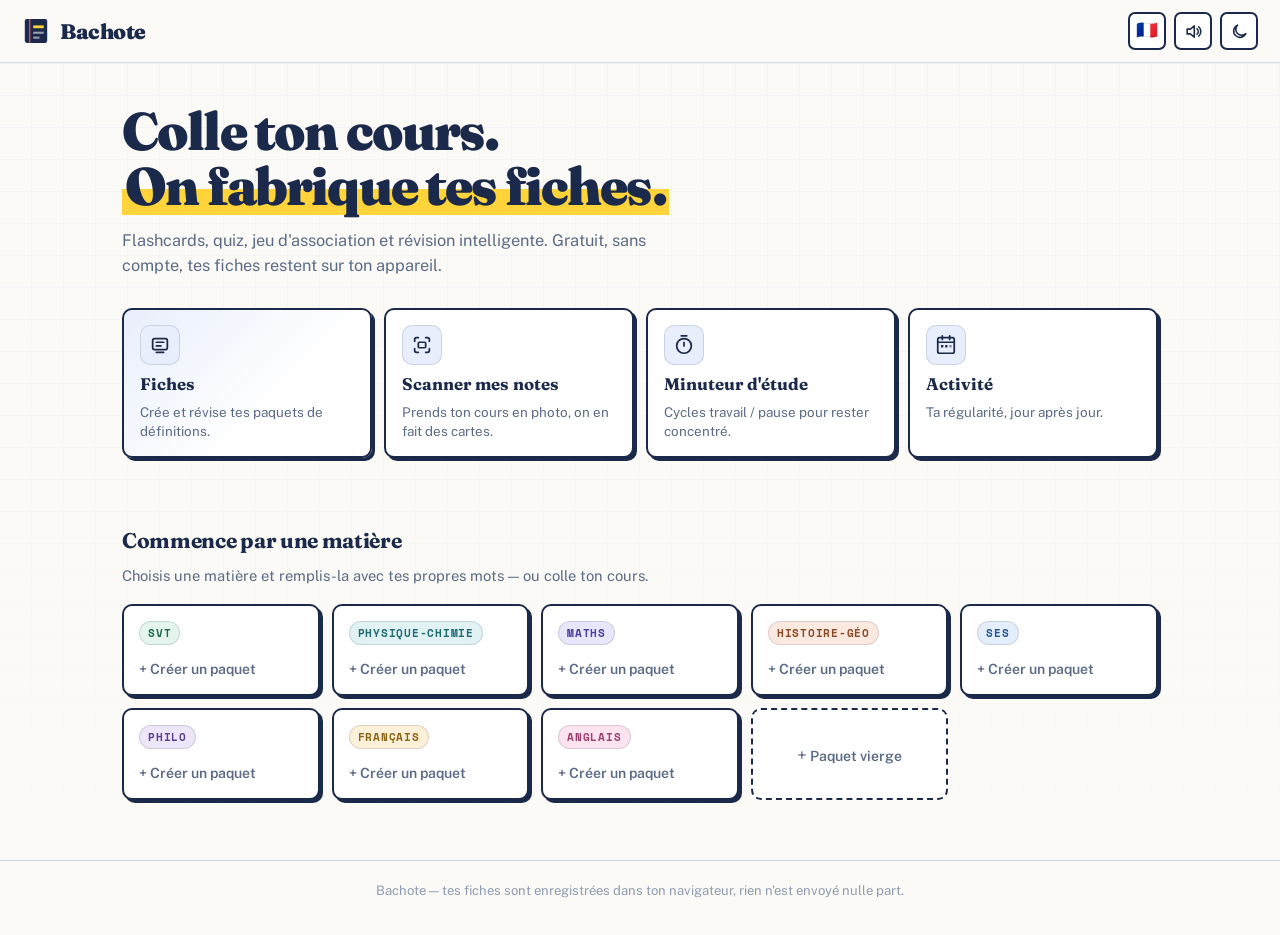
==== commit c1447d77: "feat(bachote): sauvegarde des fiches, lecture à voix haute, vue Activité Trois nouveaux outils autou" ====
--- a/bachote/index.html
+++ b/bachote/index.html
@@ -32,6 +32,7 @@
       <div class="lang-menu" id="langMenu" role="menu" hidden></div>
     </div>
     <button class="icon-btn" id="soundBtn" type="button" aria-pressed="true" data-i18n-title="sound_toggle"><span class="i-ic" id="soundIcon"></span></button>
+    <button class="icon-btn" id="speakBtn" type="button" aria-pressed="true" data-i18n-title="speak_toggle" hidden><span class="i-ic" id="speakIcon"></span></button>
     <button class="icon-btn" id="themeBtn" type="button" data-i18n-title="theme_toggle"><span class="i-ic" id="themeIcon"></span></button>
   </div>
 </header>
@@ -62,6 +63,11 @@
           <span class="tool-ic"><svg viewBox="0 0 24 24" aria-hidden="true"><circle cx="12" cy="13" r="8"/><path d="M12 13V9M9 2h6"/></svg></span>
           <span class="tool-name" data-i18n="tool_timer_name">Minuteur d'étude</span>
           <span class="tool-desc" data-i18n="tool_timer_desc">Cycles travail / pause pour rester concentré.</span>
+        </button>
+        <button class="tool-tile" id="toolActivity" type="button">
+          <span class="tool-ic"><svg viewBox="0 0 24 24" aria-hidden="true"><rect x="3" y="4" width="18" height="17" rx="2"/><path d="M3 9h18M8 2v4M16 2v4"/><rect x="6.5" y="12" width="2.6" height="2.6" rx="0.5" fill="currentColor" stroke="none"/><rect x="11" y="12" width="2.6" height="2.6" rx="0.5" fill="currentColor" stroke="none"/><rect x="15.5" y="12" width="2.6" height="2.6" rx="0.5" fill="currentColor" stroke="none" opacity=".5"/></svg></span>
+          <span class="tool-name" data-i18n="tool_activity_name">Activité</span>
+          <span class="tool-desc" data-i18n="tool_activity_desc">Ta régularité, jour après jour.</span>
         </button>
       </div>
 
@@ -113,6 +119,27 @@
       </div>
       <p class="sec-note" id="subjectNote" data-i18n="subject_note">Choisis une matière et remplis-la avec tes propres mots — ou colle ton cours.</p>
       <div class="subject-grid" id="subjectGrid"></div>
+
+      <!-- Sauvegarde : exporter / importer ses fiches -->
+      <div class="backup-block" id="backupBlock" hidden>
+        <div class="backup-head">
+          <span class="backup-ic" aria-hidden="true"><svg viewBox="0 0 24 24"><path d="M12 3v11M8 10l4 4 4-4"/><path d="M5 17v2a2 2 0 0 0 2 2h10a2 2 0 0 0 2-2v-2"/></svg></span>
+          <div>
+            <h2 class="sec-title sec-title-tight" data-i18n="backup_title">Sauvegarde de tes fiches</h2>
+            <p class="sec-note sec-note-tight" data-i18n="backup_desc">Tes fiches vivent dans ce navigateur. Exporte-les dans un fichier pour ne rien perdre, ou pour les retrouver sur un autre appareil.</p>
+          </div>
+        </div>
+        <div class="backup-actions">
+          <button class="btn btn-ghost" id="exportBtn" type="button" data-i18n="backup_export">Exporter mes fiches</button>
+          <button class="btn btn-ghost" id="importBtn" type="button" data-i18n="backup_import">Importer un fichier</button>
+          <input type="file" id="importFile" accept="application/json,.json" hidden>
+        </div>
+        <div class="backup-fallback" id="backupFallback" hidden>
+          <p class="sec-note sec-note-tight" data-i18n="backup_copy_hint">Le téléchargement est bloqué ici. Copie ce texte et colle-le dans un fichier <code>.json</code> pour le garder.</p>
+          <textarea class="backup-text" id="backupText" readonly spellcheck="false"></textarea>
+          <button class="btn btn-ghost btn-sm" id="backupCopy" type="button" data-i18n="backup_copy">Copier</button>
+        </div>
+      </div>
 
     </div>
   </section>
@@ -276,11 +303,13 @@
           <div class="flip-in" id="flipIn">
             <div class="flip-face flip-front">
               <span class="face-label" data-i18n="face_term">Terme</span>
+              <button class="speak-btn" id="speakFront" type="button" data-i18n-title="speak_hint" hidden><svg viewBox="0 0 24 24" aria-hidden="true"><path d="M4 9v6h4l5 4V5L8 9H4Z"/><path d="M16.5 8.5a5 5 0 0 1 0 7"/></svg></button>
               <p class="face-text" id="flashFront"></p>
               <span class="face-hint"><span data-i18n="flip_hint_a">Appuie sur la carte ou </span><kbd data-i18n="flip_kbd">Espace</kbd><span data-i18n="flip_hint_b"> pour retourner</span></span>
             </div>
             <div class="flip-face flip-back">
               <span class="face-label" data-i18n="face_def">Définition</span>
+              <button class="speak-btn" id="speakBack" type="button" data-i18n-title="speak_hint" hidden><svg viewBox="0 0 24 24" aria-hidden="true"><path d="M4 9v6h4l5 4V5L8 9H4Z"/><path d="M16.5 8.5a5 5 0 0 1 0 7"/></svg></button>
               <p class="face-text face-text-def" id="flashBack"></p>
             </div>
           </div>
@@ -396,6 +425,36 @@
     </div>
   </section>
 
+  <!-- ══════════ ACTIVITÉ ══════════ -->
+  <section class="screen" id="screen-activity" hidden>
+    <div class="wrap wrap-narrow">
+      <button class="back-link" type="button" id="activityBack" data-i18n="nav_home">← Accueil</button>
+      <h1 class="edit-title" data-i18n="tool_activity_name">Activité</h1>
+      <p class="sec-note" data-i18n="activity_intro">Chaque case est un jour. Plus tu révises, plus elle est foncée. Reviens un peu chaque jour pour garder ta série.</p>
+
+      <div class="activity-stats" id="activityStats"></div>
+
+      <div class="heatmap-card">
+        <div class="heatmap-scroll">
+          <div class="heatmap" id="heatmap" aria-hidden="true"></div>
+        </div>
+        <div class="heatmap-legend">
+          <span data-i18n="activity_less">Moins</span>
+          <span class="hm-cell l0"></span>
+          <span class="hm-cell l1"></span>
+          <span class="hm-cell l2"></span>
+          <span class="hm-cell l3"></span>
+          <span class="hm-cell l4"></span>
+          <span data-i18n="activity_more">Plus</span>
+        </div>
+      </div>
+
+      <div class="activity-empty" id="activityEmpty" hidden>
+        <p class="sec-note" data-i18n="activity_empty">Rien encore. Lance une révision ou une session de minuteur : ton premier jour s'allumera ici.</p>
+      </div>
+    </div>
+  </section>
+
 </main>
 
 <footer class="foot">
@@ -411,6 +470,7 @@
 <script src="js/i18n.js"></script>
 <script src="js/store.js"></script>
 <script src="js/sound.js"></script>
+<script src="js/speak.js"></script>
 <script src="js/samples.js"></script>
 <script src="js/scan.js"></script>
 <script src="js/app.js"></script>
--- a/bachote/css/style.css
+++ b/bachote/css/style.css
@@ -1083,3 +1083,106 @@
 [data-theme="dark"] .preset[aria-pressed="true"] { background: var(--yellow); color: #1a1a1a; }
 .timer-actions { display: flex; gap: 10px; }
 .timer-cycles { font-family: var(--f-mono); font-size: .8rem; color: var(--ink-3); margin: 0; min-height: 1em; }
+
+/* ══════════════ Finitions ══════════════ */
+/* Scan : état « lecture en cours » qui respire, avec un petit indicateur animé. */
+.scan-status.busy { display: inline-flex; align-items: center; gap: 8px; }
+.scan-status.busy::before {
+  content: ""; width: 13px; height: 13px; border-radius: 50%;
+  border: 2px solid var(--rule); border-top-color: var(--ink);
+  animation: scanspin .7s linear infinite;
+}
+@keyframes scanspin { to { transform: rotate(360deg); } }
+
+/* Icône d'outil : léger relief au survol de la tuile. */
+.tool-tile:hover .tool-ic { transform: translateY(-1px); }
+.tool-ic { transition: transform .13s; }
+
+/* Le miroir de la miniature scan pendant la lecture (léger voile). */
+.scan-photo img { transition: opacity .2s; }
+
+@media (prefers-reduced-motion: reduce) {
+  .scan-status.busy::before { animation: none; }
+}
+
+/* ══════════════ Lecture à voix haute — boutons haut-parleur ══════════════ */
+.speak-btn {
+  position: absolute; top: 10px; right: 10px; z-index: 3;
+  width: 34px; height: 34px; display: grid; place-items: center;
+  border: var(--bd-thin); border-radius: 9px; cursor: pointer;
+  background: var(--paper-2); color: var(--ink);
+  transition: transform .13s, box-shadow .13s, background .13s;
+}
+.speak-btn:hover { transform: translate(-1px,-1px); box-shadow: 2px 2px 0 var(--ink); }
+.speak-btn:active { transform: translate(1px,1px); box-shadow: none; }
+.speak-btn svg { width: 18px; height: 18px; fill: none; stroke: currentColor; stroke-width: 1.9; stroke-linecap: round; stroke-linejoin: round; }
+.flip-back .speak-btn { background: var(--card); }
+
+/* Haut-parleur dans la liste des cartes d'un paquet */
+.cl-speak {
+  flex: none; align-self: center;
+  width: 30px; height: 30px; display: grid; place-items: center;
+  border: none; border-radius: 8px; cursor: pointer;
+  background: transparent; color: var(--ink-3);
+  transition: background .15s, color .15s;
+}
+.cl-speak:hover { background: var(--paper-2); color: var(--ink); }
+.cl-speak svg { width: 17px; height: 17px; fill: none; stroke: currentColor; stroke-width: 1.9; stroke-linecap: round; stroke-linejoin: round; }
+
+/* ══════════════ Sauvegarde (export / import) ══════════════ */
+.sec-note-tight { margin: 2px 0 0; }
+.backup-block {
+  margin-top: 30px; padding: 18px;
+  background: var(--card); border: var(--bd); border-radius: var(--r);
+  box-shadow: var(--sh);
+}
+.backup-head { display: flex; gap: 13px; align-items: flex-start; }
+.backup-ic {
+  flex: none; width: 40px; height: 40px; display: grid; place-items: center;
+  border-radius: 10px; background: var(--paper-2); color: var(--ink);
+}
+.backup-ic svg { width: 22px; height: 22px; fill: none; stroke: currentColor; stroke-width: 1.9; stroke-linecap: round; stroke-linejoin: round; }
+.backup-actions { display: flex; flex-wrap: wrap; gap: 10px; margin-top: 15px; }
+.backup-fallback { margin-top: 15px; }
+.backup-text {
+  width: 100%; min-height: 128px; margin: 8px 0; resize: vertical;
+  font-family: var(--f-mono); font-size: .78rem; line-height: 1.5;
+  color: var(--ink); background: var(--paper-2);
+  border: var(--bd-thin); border-radius: var(--r-sm); padding: 10px;
+}
+
+/* ══════════════ Activité — carte de chaleur ══════════════ */
+.activity-stats {
+  display: grid; grid-template-columns: repeat(3, 1fr); gap: 10px;
+  margin: 4px 0 20px;
+}
+.heatmap-card {
+  background: var(--card); border: var(--bd); border-radius: var(--r);
+  box-shadow: var(--sh); padding: 18px 16px;
+}
+.heatmap-scroll { overflow-x: auto; padding-bottom: 6px; }
+.heatmap { display: flex; gap: 4px; min-width: max-content; }
+.hm-col { display: flex; flex-direction: column; gap: 4px; }
+.hm-cell {
+  width: 15px; height: 15px; border-radius: 3px;
+  background: var(--paper-2); border: 1px solid var(--rule-soft);
+}
+.hm-cell.l0 { background: var(--paper-2); }
+.hm-cell.l1 { background: color-mix(in srgb, var(--green) 28%, var(--paper-2)); border-color: transparent; }
+.hm-cell.l2 { background: color-mix(in srgb, var(--green) 52%, var(--paper-2)); border-color: transparent; }
+.hm-cell.l3 { background: color-mix(in srgb, var(--green) 76%, var(--paper-2)); border-color: transparent; }
+.hm-cell.l4 { background: var(--green); border-color: transparent; }
+.hm-future { background: transparent; border-style: dashed; opacity: .5; }
+.hm-today { outline: 2px solid var(--ink); outline-offset: 1px; }
+.heatmap-legend {
+  display: flex; align-items: center; gap: 6px; justify-content: flex-end;
+  margin-top: 12px; font-size: .76rem; color: var(--ink-3);
+}
+.heatmap-legend .hm-cell { width: 13px; height: 13px; }
+.activity-empty { margin-top: 16px; }
+
+@media (max-width: 620px) {
+  .activity-stats { grid-template-columns: repeat(3, 1fr); gap: 8px; }
+  .hm-cell { width: 13px; height: 13px; }
+  .backup-actions .btn { flex: 1 1 auto; }
+}
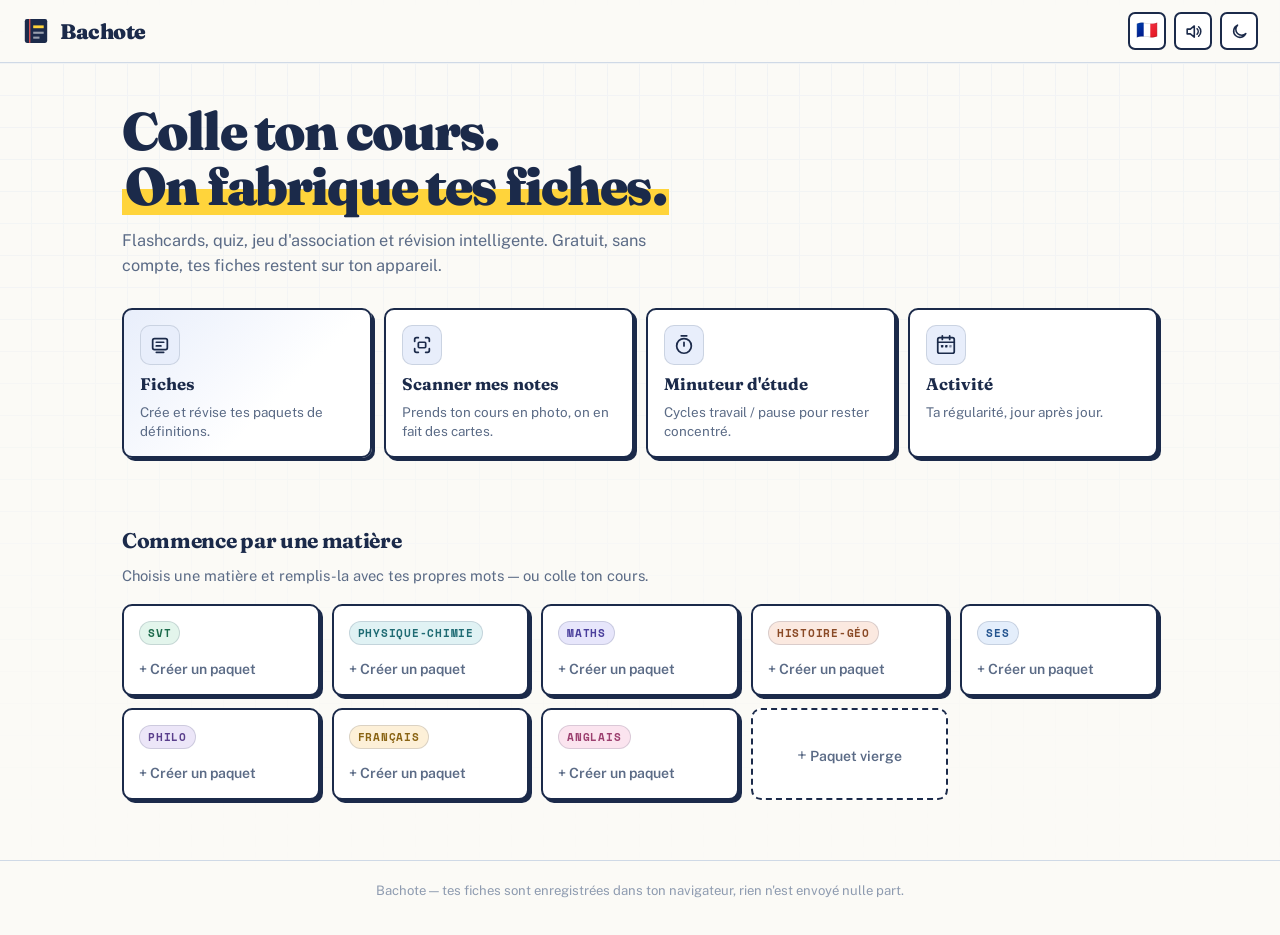
==== commit 5d8204fe: "feat(bachote): plusieurs types d'étude au-delà des définitions Bachote ne proposait qu'un seul type " ====
--- a/bachote/index.html
+++ b/bachote/index.html
@@ -144,6 +144,16 @@
     </div>
   </section>
 
+  <!-- ══════════ CHOIX DU TYPE DE PAQUET ══════════ -->
+  <section class="screen" id="screen-pick" hidden>
+    <div class="wrap wrap-narrow">
+      <button class="back-link" type="button" data-nav="#/" data-i18n="back_all">← Tous les paquets</button>
+      <h1 class="edit-title" data-i18n="pick_title">Quel type de fiche ?</h1>
+      <p class="sec-note" data-i18n="pick_sub">Choisis la façon dont tu veux étudier. Chaque type a sa propre manière de réviser.</p>
+      <div class="type-grid" id="typeGrid"></div>
+    </div>
+  </section>
+
   <!-- ══════════ PAQUET ══════════ -->
   <section class="screen" id="screen-deck" hidden>
     <div class="wrap">
@@ -151,7 +161,10 @@
 
       <div class="deck-head">
         <div class="deck-head-main">
-          <span class="tag" id="deckTag">Matière</span>
+          <div class="deck-tags">
+            <span class="tag" id="deckTag">Matière</span>
+            <span class="kind-badge" id="deckKindBadge" hidden></span>
+          </div>
           <h1 class="deck-title" id="deckTitle">Paquet</h1>
           <p class="deck-meta" id="deckMeta">0 carte</p>
         </div>
@@ -168,44 +181,8 @@
       </div>
 
       <h2 class="sec-title sec-title-tight" data-i18n="how_work">Comment veux-tu travailler ?</h2>
-      <div class="mode-grid" id="modeGrid">
-        <button class="mode-card mode-review" data-mode="review" type="button">
-          <span class="mode-emoji"><svg class="i-mode" viewBox="0 0 24 24" aria-hidden="true"><path d="M20 12a8 8 0 1 1-2.3-5.6"/><path d="M20 4v4h-4"/><circle cx="12" cy="12" r="2.4" fill="currentColor" stroke="none"/></svg></span>
-          <span class="mode-name" data-i18n="mode_review_name">Révision intelligente</span>
-          <span class="mode-desc" data-i18n="mode_review_desc">L'algorithme choisit quoi te montrer et quand. Le plus efficace.</span>
-          <span class="mode-badge" id="modeReviewBadge"></span>
-        </button>
-        <button class="mode-card" data-mode="flash" type="button">
-          <span class="mode-emoji"><svg class="i-mode" viewBox="0 0 24 24" aria-hidden="true"><rect x="6" y="7" width="14" height="11" rx="2"/><path d="M4 9v9a2 2 0 0 0 2 2h10"/><path d="M10 12.5h6"/></svg></span>
-          <span class="mode-name" data-i18n="mode_flash_name">Flashcards</span>
-          <span class="mode-desc" data-i18n="mode_flash_desc">Tu retournes la carte, tu vérifies. Simple et rapide.</span>
-        </button>
-        <button class="mode-card" data-mode="match" type="button">
-          <span class="mode-emoji"><svg class="i-mode" viewBox="0 0 24 24" aria-hidden="true"><circle cx="7" cy="8" r="2.6"/><circle cx="17" cy="16" r="2.6"/><path d="M9.4 9.3 14.6 14.7"/></svg></span>
-          <span class="mode-name" data-i18n="mode_match_name">Associer</span>
-          <span class="mode-desc" data-i18n="mode_match_desc">Relie chaque mot à sa définition, le plus vite possible.</span>
-        </button>
-        <button class="mode-card" data-mode="mcq" type="button">
-          <span class="mode-emoji"><svg class="i-mode" viewBox="0 0 24 24" aria-hidden="true"><rect x="4" y="4" width="16" height="16" rx="3"/><path d="M8 9.5h8M8 14.5h5"/><path d="M14.5 15.5l1.6 1.6 2.4-2.8" stroke="var(--green)"/></svg></span>
-          <span class="mode-name" data-i18n="mode_mcq_name">QCM</span>
-          <span class="mode-desc" data-i18n="mode_mcq_desc">Quatre propositions, une bonne réponse.</span>
-        </button>
-        <button class="mode-card" data-mode="write" type="button">
-          <span class="mode-emoji"><svg class="i-mode" viewBox="0 0 24 24" aria-hidden="true"><path d="M15.5 5.5 18.5 8.5"/><path d="M5 19l1-4L16.5 4.5a1.5 1.5 0 0 1 2.1 0l.9.9a1.5 1.5 0 0 1 0 2.1L9 18l-4 1Z"/></svg></span>
-          <span class="mode-name" data-i18n="mode_write_name">Écrire</span>
-          <span class="mode-desc" data-i18n="mode_write_desc">Retrouve le mot à partir de la définition. Le plus exigeant.</span>
-        </button>
-        <button class="mode-card" data-mode="truefalse" type="button">
-          <span class="mode-emoji"><svg class="i-mode" viewBox="0 0 24 24" aria-hidden="true"><path d="M4 8h9M4 8l2.5-2.5M4 8l2.5 2.5"/><path d="M20 16h-9M20 16l-2.5-2.5M20 16l-2.5 2.5"/></svg></span>
-          <span class="mode-name" data-i18n="mode_tf_name">Vrai ou faux</span>
-          <span class="mode-desc" data-i18n="mode_tf_desc">La définition correspond-elle au mot ? Réponds le plus vite possible.</span>
-        </button>
-        <button class="mode-card" data-mode="sheet" type="button">
-          <span class="mode-emoji"><svg class="i-mode" viewBox="0 0 24 24" aria-hidden="true"><rect x="5" y="3" width="14" height="18" rx="2"/><path d="M8 8h8M8 12h8M8 16h5"/></svg></span>
-          <span class="mode-name" data-i18n="mode_sheet_name">Fiche</span>
-          <span class="mode-desc" data-i18n="mode_sheet_desc">Lis tout d'un coup, comme une fiche de révision. Masque les définitions pour t'interroger.</span>
-        </button>
-      </div>
+      <!-- Grille de modes générée selon le type de paquet (renderModeGrid). -->
+      <div class="mode-grid" id="modeGrid"></div>
 
       <div class="sec-head">
         <h2 class="sec-title" data-i18n="cards_title">Les cartes</h2>
@@ -219,7 +196,10 @@
   <section class="screen" id="screen-edit" hidden>
     <div class="wrap wrap-narrow">
       <button class="back-link" type="button" id="editBack" data-i18n="editor_cancel">← Annuler</button>
-      <h1 class="edit-title" id="editHeading">Nouveau paquet</h1>
+      <div class="edit-head">
+        <h1 class="edit-title" id="editHeading">Nouveau paquet</h1>
+        <span class="kind-badge" id="editKindBadge" hidden></span>
+      </div>
 
       <div class="field">
         <label class="lbl" for="deckNameInput" data-i18n="deck_name_label">Nom du paquet</label>
@@ -232,6 +212,8 @@
         <input type="hidden" id="deckSubjectInput">
       </div>
 
+      <!-- Éditeur DÉFINITIONS / QUESTIONS (rangées) -->
+      <div id="defEditor">
       <details class="paste-box" id="pasteBox">
         <summary class="paste-summary">
           <span class="paste-title" data-i18n="paste_title">⚡ Coller mon cours d'un coup</span>
@@ -281,6 +263,40 @@
 
       <ul class="edit-list" id="editList"></ul>
       <button class="btn btn-ghost btn-wide" id="addCardBtn" type="button" data-i18n="add_card">+ Ajouter une carte</button>
+      </div><!-- /defEditor -->
+
+      <!-- Éditeur TEXTE À TROUS -->
+      <div id="clozeEditor" hidden>
+        <div class="sec-head">
+          <h2 class="sec-title" data-i18n="cloze_edit_title">Passages</h2>
+          <span class="muted-count" id="clozeCount"></span>
+        </div>
+        <p class="sec-note" data-i18n="cloze_edit_help">Colle un passage de ton cours, puis clique les mots à cacher. À la révision, tu les retrouveras dans leur contexte.</p>
+        <div id="clozeBlocks"></div>
+        <button class="btn btn-ghost btn-wide" id="addClozeBtn" type="button" data-i18n="cloze_add">+ Ajouter un passage</button>
+      </div>
+
+      <!-- Éditeur APPRENDRE PAR CŒUR -->
+      <div id="recitEditor" hidden>
+        <div class="sec-head">
+          <h2 class="sec-title" data-i18n="recit_edit_title">Textes à apprendre</h2>
+          <span class="muted-count" id="recitCount"></span>
+        </div>
+        <p class="sec-note" data-i18n="recit_edit_help">Un poème, une citation, une définition exacte… Donne un titre et colle le texte tel qu'il doit être su.</p>
+        <div id="recitBlocks"></div>
+        <button class="btn btn-ghost btn-wide" id="addRecitBtn" type="button" data-i18n="recit_add">+ Ajouter un texte</button>
+      </div>
+
+      <!-- Éditeur REMETTRE DANS L'ORDRE -->
+      <div id="orderEditor" hidden>
+        <div class="sec-head">
+          <h2 class="sec-title" data-i18n="order_edit_title">Suites à ordonner</h2>
+          <span class="muted-count" id="orderCount"></span>
+        </div>
+        <p class="sec-note" data-i18n="order_edit_help">Donne un titre, puis écris les éléments dans le bon ordre, un par ligne. À la révision, ils seront mélangés à remettre en place.</p>
+        <div id="orderBlocks"></div>
+        <button class="btn btn-ghost btn-wide" id="addOrderBtn" type="button" data-i18n="order_add">+ Ajouter une suite</button>
+      </div>
 
       <div class="edit-actions">
         <button class="btn btn-primary btn-wide" id="saveDeckBtn" type="button" data-i18n="save_deck">Enregistrer le paquet</button>
@@ -376,6 +392,81 @@
         </div>
         <ul class="sheet-list" id="sheetList"></ul>
       </div>
+
+      <!-- Texte à trous -->
+      <div class="pane pane-cloze" id="pane-cloze" hidden>
+        <div class="cloze-card">
+          <div class="cloze-bar">
+            <span class="face-label" data-i18n="cloze_fill">Complète le texte</span>
+            <button class="speak-btn" id="clozeSpeak" type="button" data-i18n-title="speak_hint" hidden><svg viewBox="0 0 24 24" aria-hidden="true"><path d="M4 9v6h4l5 4V5L8 9H4Z"/><path d="M16.5 8.5a5 5 0 0 1 0 7"/></svg></button>
+          </div>
+          <p class="cloze-text" id="clozeText"></p>
+        </div>
+        <div class="cloze-actions">
+          <button class="btn btn-primary" id="clozeCheck" type="button" data-i18n="cloze_check">Vérifier</button>
+          <button class="btn btn-primary" id="clozeNext" type="button" hidden data-i18n="next">Suivant →</button>
+        </div>
+        <p class="cloze-score" id="clozeScore" hidden></p>
+      </div>
+
+      <!-- Apprendre par cœur -->
+      <div class="pane pane-recit" id="pane-recit" hidden>
+        <div class="recit-card">
+          <div class="cloze-bar">
+            <span class="recit-title" id="recitTitle"></span>
+            <button class="speak-btn" id="recitSpeak" type="button" data-i18n-title="speak_hint" hidden><svg viewBox="0 0 24 24" aria-hidden="true"><path d="M4 9v6h4l5 4V5L8 9H4Z"/><path d="M16.5 8.5a5 5 0 0 1 0 7"/></svg></button>
+          </div>
+          <div class="recit-text" id="recitText"></div>
+        </div>
+        <div class="recit-levels" id="recitLevels" hidden>
+          <span class="recit-lvl-label" data-i18n="recit_hide">Masquer :</span>
+          <div class="recit-lvl-btns" id="recitLevelBtns"></div>
+        </div>
+        <div class="recit-actions" id="recitActions">
+          <button class="btn btn-ghost" id="recitReveal" type="button" hidden data-i18n="recit_reveal">Révéler la ligne</button>
+          <button class="btn btn-primary" id="recitNext" type="button" data-i18n="next">Suivant →</button>
+        </div>
+        <div class="grade-row grade-row-simple" id="recitGrade" hidden>
+          <button class="btn tf-btn tf-false" id="recitAgain" type="button"><span data-i18n="recit_again">À revoir</span></button>
+          <button class="btn tf-btn tf-true" id="recitKnew" type="button"><span data-i18n="recit_knew">Je le savais</span></button>
+        </div>
+      </div>
+
+      <!-- Remettre dans l'ordre -->
+      <div class="pane pane-order" id="pane-order" hidden>
+        <div class="prompt-card">
+          <span class="face-label" data-i18n="order_do">Remets dans le bon ordre</span>
+          <p class="prompt-text" id="orderTitle"></p>
+        </div>
+        <ul class="order-list" id="orderList"></ul>
+        <div class="cloze-actions">
+          <button class="btn btn-primary" id="orderCheck" type="button" data-i18n="cloze_check">Vérifier</button>
+          <button class="btn btn-primary" id="orderNext" type="button" hidden data-i18n="next">Suivant →</button>
+        </div>
+        <p class="cloze-score" id="orderScore" hidden></p>
+      </div>
+
+      <!-- Questions de cours -->
+      <div class="pane pane-qa" id="pane-qa" hidden>
+        <div class="qa-card">
+          <div class="cloze-bar">
+            <span class="face-label" data-i18n="qa_question">Question</span>
+            <button class="speak-btn" id="qaSpeak" type="button" data-i18n-title="speak_hint" hidden><svg viewBox="0 0 24 24" aria-hidden="true"><path d="M4 9v6h4l5 4V5L8 9H4Z"/><path d="M16.5 8.5a5 5 0 0 1 0 7"/></svg></button>
+          </div>
+          <p class="qa-question" id="qaQuestion"></p>
+          <div class="qa-answer" id="qaAnswer" hidden>
+            <span class="face-label" data-i18n="qa_answer">Réponse</span>
+            <p class="qa-answer-text" id="qaAnswerText"></p>
+          </div>
+        </div>
+        <div class="cloze-actions">
+          <button class="btn btn-primary" id="qaShow" type="button" data-i18n="qa_show">Voir la réponse</button>
+        </div>
+        <div class="grade-row grade-row-simple" id="qaGrade" hidden>
+          <button class="btn tf-btn tf-false" id="qaAgain" type="button"><span data-i18n="recit_again">À revoir</span></button>
+          <button class="btn tf-btn tf-true" id="qaKnew" type="button"><span data-i18n="recit_knew">Je le savais</span></button>
+        </div>
+      </div>
     </div>
   </section>
 
--- a/bachote/css/style.css
+++ b/bachote/css/style.css
@@ -1186,3 +1186,121 @@
   .hm-cell { width: 13px; height: 13px; }
   .backup-actions .btn { flex: 1 1 auto; }
 }
+
+/* ══════════════ Types de paquet — sélecteur & badges ══════════════ */
+.type-grid { display: grid; gap: 12px; grid-template-columns: repeat(auto-fill, minmax(230px, 1fr)); margin-top: 6px; }
+.type-tile {
+  display: flex; flex-direction: column; gap: 8px; align-items: flex-start;
+  text-align: left; font: inherit; color: inherit; cursor: pointer;
+  background: var(--card); border: var(--bd); border-radius: var(--r);
+  box-shadow: var(--sh); padding: 16px; transition: transform .13s, box-shadow .13s;
+}
+.type-tile:hover { transform: translate(-2px,-2px); box-shadow: var(--sh-lg); }
+.type-tile:active { transform: translate(1px,1px); box-shadow: none; }
+.type-ic { width: 40px; height: 40px; display: grid; place-items: center; border-radius: 10px; background: var(--paper-2); color: var(--ink); }
+.type-ic svg { width: 23px; height: 23px; fill: none; stroke: currentColor; stroke-width: 1.9; stroke-linecap: round; stroke-linejoin: round; }
+.type-name { font-family: var(--f-display); font-weight: 700; font-size: 1.08rem; }
+.type-desc { font-size: .9rem; color: var(--ink-2); line-height: 1.4; }
+
+.deck-tags { display: flex; flex-wrap: wrap; gap: 6px; align-items: center; }
+.kind-badge {
+  display: inline-flex; align-items: center; gap: 5px;
+  font-family: var(--f-mono); font-size: .72rem; font-weight: 700;
+  padding: 3px 9px 3px 7px; border-radius: 999px;
+  background: var(--paper-2); color: var(--ink-2); border: 1px solid var(--rule);
+}
+.kind-badge svg { width: 14px; height: 14px; fill: none; stroke: currentColor; stroke-width: 1.9; stroke-linecap: round; stroke-linejoin: round; }
+.kind-badge-sm { font-size: .66rem; padding: 2px 7px 2px 5px; }
+.kind-badge-sm svg { width: 12px; height: 12px; }
+.edit-head { display: flex; align-items: center; gap: 12px; flex-wrap: wrap; }
+.cl-full { font-size: .93rem; color: var(--ink); line-height: 1.5; }
+
+/* ══════════════ Éditeurs par type ══════════════ */
+.inp-qa { min-height: 60px; resize: vertical; font-family: var(--f-body); line-height: 1.5; }
+.cloze-block, .recit-block, .order-block {
+  background: var(--card); border: var(--bd-thin); border-radius: var(--r-sm);
+  padding: 14px; margin-bottom: 12px;
+}
+.cloze-block .inp, .recit-block .inp, .order-block .inp { margin-bottom: 10px; }
+.cloze-prev-hint { font-size: .8rem; color: var(--ink-3); margin: 0 0 6px; }
+.cloze-prev {
+  background: var(--paper-2); border: 1px dashed var(--rule); border-radius: var(--r-sm);
+  padding: 12px; line-height: 2; min-height: 44px; white-space: pre-wrap; margin-bottom: 10px;
+}
+.cloze-empty { color: var(--ink-3); font-style: italic; }
+.cloze-word { cursor: pointer; padding: 1px 2px; border-radius: 4px; border-bottom: 2px solid transparent; }
+.cloze-word:hover { background: var(--paper); }
+.cloze-word.is-blank { background: var(--yellow-2); border-bottom-color: var(--ink); font-weight: 600; }
+.block-del { margin-top: 2px; color: var(--ink-2); }
+
+/* ══════════════ Étude — Texte à trous ══════════════ */
+.cloze-bar { display: flex; align-items: center; justify-content: space-between; margin-bottom: 12px; gap: 10px; }
+.cloze-card, .recit-card, .qa-card {
+  background: var(--card); border: var(--bd); border-radius: var(--r);
+  box-shadow: var(--sh-lg); padding: 24px 22px; margin-bottom: 18px;
+}
+.cloze-text { font-size: clamp(1.05rem, 2.6vw, 1.25rem); line-height: 2.2; margin: 0; white-space: pre-wrap; }
+.cloze-plain { }
+.cloze-in {
+  display: inline-block; font: inherit; font-size: .95em; text-align: center;
+  min-width: 70px; padding: 1px 6px; margin: 0 2px;
+  background: var(--paper-2); color: var(--ink);
+  border: none; border-bottom: 2px solid var(--ink); border-radius: 4px 4px 0 0;
+}
+.cloze-in:focus { outline: none; background: var(--yellow-2); }
+.cloze-in.ok { background: var(--green-soft); border-bottom-color: var(--green); color: var(--ink); font-weight: 600; }
+.cloze-in.bad { background: var(--red-soft); border-bottom-color: var(--red); font-weight: 600; }
+.cloze-actions, .recit-actions { display: flex; gap: 10px; justify-content: center; flex-wrap: wrap; }
+.cloze-score { text-align: center; font-weight: 600; margin: 14px 0 0; padding: 10px; border-radius: var(--r-sm); }
+.cloze-score.ok { background: var(--green-soft); }
+.cloze-score.bad { background: var(--red-soft); }
+
+/* ══════════════ Étude — Apprendre par cœur ══════════════ */
+.recit-title { font-family: var(--f-display); font-weight: 700; font-size: 1.05rem; }
+.recit-text { font-size: clamp(1.05rem, 2.6vw, 1.24rem); line-height: 1.9; }
+.recit-line { min-height: 1.4em; }
+.recit-line.masked { color: var(--ink-3); letter-spacing: .12em; }
+.recit-w { padding: 0 1px; }
+.recit-w.hidden { color: var(--ink-3); background: var(--paper-2); border-radius: 4px; cursor: pointer; letter-spacing: .05em; }
+.recit-w.shown { background: var(--yellow-2); border-radius: 4px; }
+.recit-levels { display: flex; align-items: center; gap: 10px; justify-content: center; flex-wrap: wrap; margin-bottom: 14px; }
+.recit-lvl-label { font-size: .85rem; color: var(--ink-2); }
+.recit-lvl-btns { display: inline-flex; gap: 6px; flex-wrap: wrap; }
+.recit-lvl {
+  font: inherit; font-size: .82rem; font-weight: 600; cursor: pointer;
+  padding: 5px 11px; border-radius: 999px; background: var(--card);
+  border: var(--bd-thin); color: var(--ink);
+}
+.recit-lvl.active { background: var(--ink); color: var(--paper); border-color: var(--ink); }
+.recit-actions { margin-top: 4px; }
+
+/* ══════════════ Étude — Remettre dans l'ordre ══════════════ */
+.order-list { list-style: none; margin: 0 0 16px; padding: 0; display: flex; flex-direction: column; gap: 8px; }
+.order-item {
+  display: flex; align-items: center; gap: 12px;
+  background: var(--card); border: var(--bd); border-radius: var(--r-sm);
+  box-shadow: var(--sh); padding: 12px 14px;
+}
+.order-item.ok { border-color: var(--green); box-shadow: 3px 3px 0 var(--green); background: var(--green-soft); }
+.order-item.bad { border-color: var(--red); box-shadow: 3px 3px 0 var(--red); background: var(--red-soft); }
+.order-num { font-family: var(--f-mono); font-weight: 700; color: var(--ink-3); min-width: 1.4em; text-align: center; }
+.order-text { flex: 1; font-weight: 500; }
+.order-ctrl { display: inline-flex; flex-direction: column; gap: 2px; }
+.order-move {
+  width: 30px; height: 22px; display: grid; place-items: center; cursor: pointer;
+  border: var(--bd-thin); border-radius: 6px; background: var(--paper-2); color: var(--ink);
+  font-size: .7rem; line-height: 1;
+}
+.order-move:disabled { opacity: .3; cursor: default; }
+.order-move:not(:disabled):hover { background: var(--ink); color: var(--paper); }
+
+/* ══════════════ Étude — Questions de cours ══════════════ */
+.qa-question { font-family: var(--f-display); font-weight: 700; font-size: clamp(1.2rem, 3.4vw, 1.6rem); line-height: 1.3; margin: 6px 0 0; }
+.qa-answer { margin-top: 18px; padding-top: 16px; border-top: 1px dashed var(--rule); text-align: left; }
+.qa-answer-text { font-size: clamp(1rem, 2.6vw, 1.14rem); line-height: 1.6; margin: 6px 0 0; white-space: pre-wrap; }
+
+@media (max-width: 620px) {
+  .type-grid { grid-template-columns: 1fr; }
+  .cloze-text, .recit-text { line-height: 2; }
+  .recit-levels { gap: 6px; }
+}
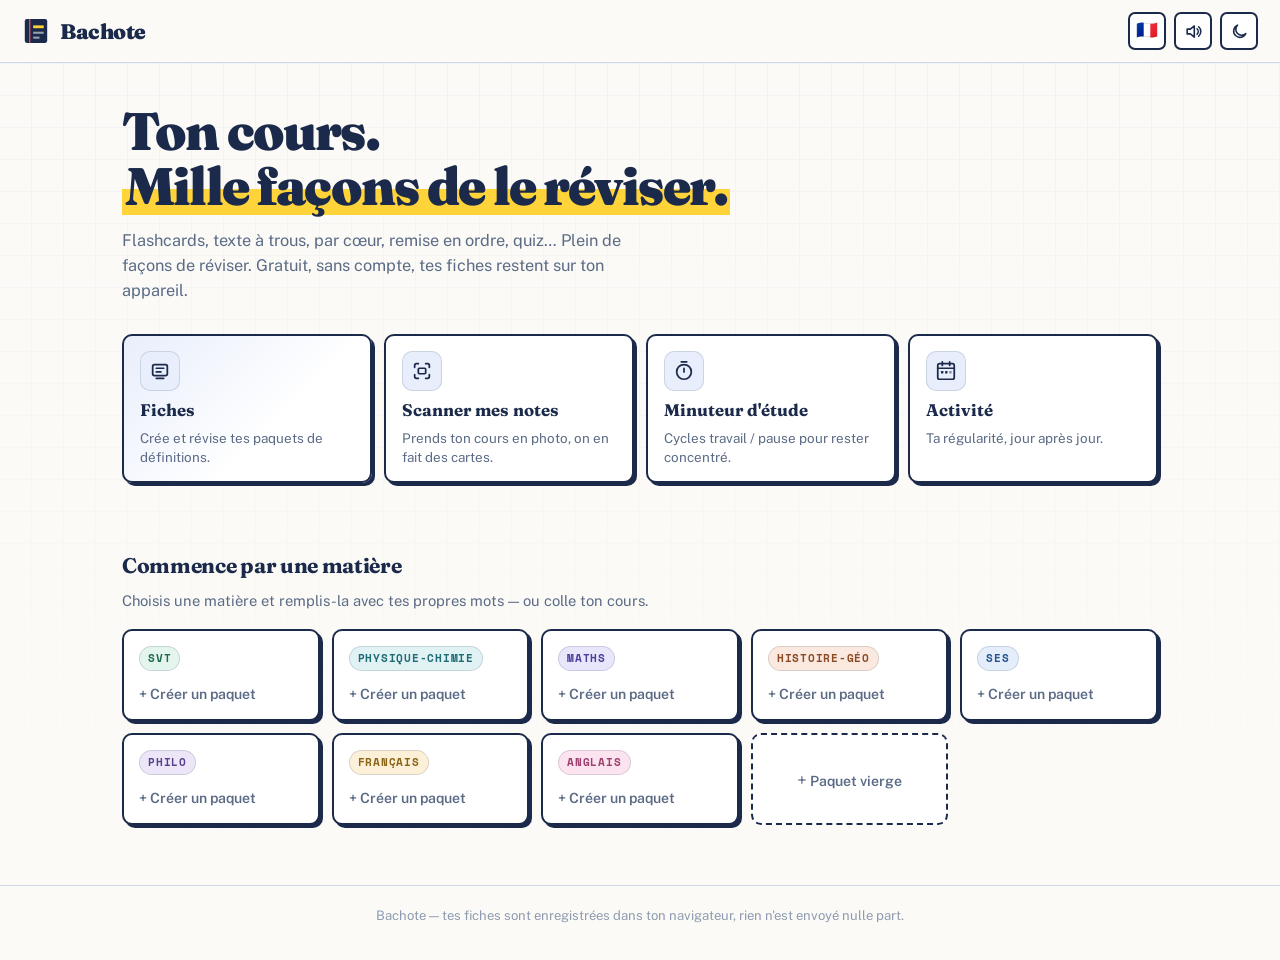
==== commit 2bc6b972: "feat(bachote): nouvelle accroche d'accueil reflétant les types d'étude L'accroche vantait seulement " ====
--- a/bachote/index.html
+++ b/bachote/index.html
@@ -44,8 +44,8 @@
     <div class="wrap">
 
       <div class="hero">
-        <h1 class="hero-title"><span data-i18n="hero_l1">Colle ton cours.</span><br><mark class="hl" data-i18n="hero_l2">On fabrique tes fiches.</mark></h1>
-        <p class="hero-sub" data-i18n="hero_sub">Flashcards, quiz, jeu d'association et révision intelligente. Gratuit, sans compte, tes fiches restent sur ton appareil.</p>
+        <h1 class="hero-title"><span data-i18n="hero_l1">Ton cours.</span><br><mark class="hl" data-i18n="hero_l2">Mille façons de le réviser.</mark></h1>
+        <p class="hero-sub" data-i18n="hero_sub">Flashcards, texte à trous, par cœur, remise en ordre, quiz… Plein de façons de réviser. Gratuit, sans compte, tes fiches restent sur ton appareil.</p>
       </div>
 
       <div class="tools-row" id="toolsRow">
--- a/bachote/css/style.css
+++ b/bachote/css/style.css
@@ -1243,7 +1243,7 @@
 .cloze-plain { }
 .cloze-in {
   display: inline-block; font: inherit; font-size: .95em; text-align: center;
-  min-width: 70px; padding: 1px 6px; margin: 0 2px;
+  min-width: 70px; max-width: 100%; box-sizing: border-box; padding: 1px 6px; margin: 0 2px;
   background: var(--paper-2); color: var(--ink);
   border: none; border-bottom: 2px solid var(--ink); border-radius: 4px 4px 0 0;
 }
